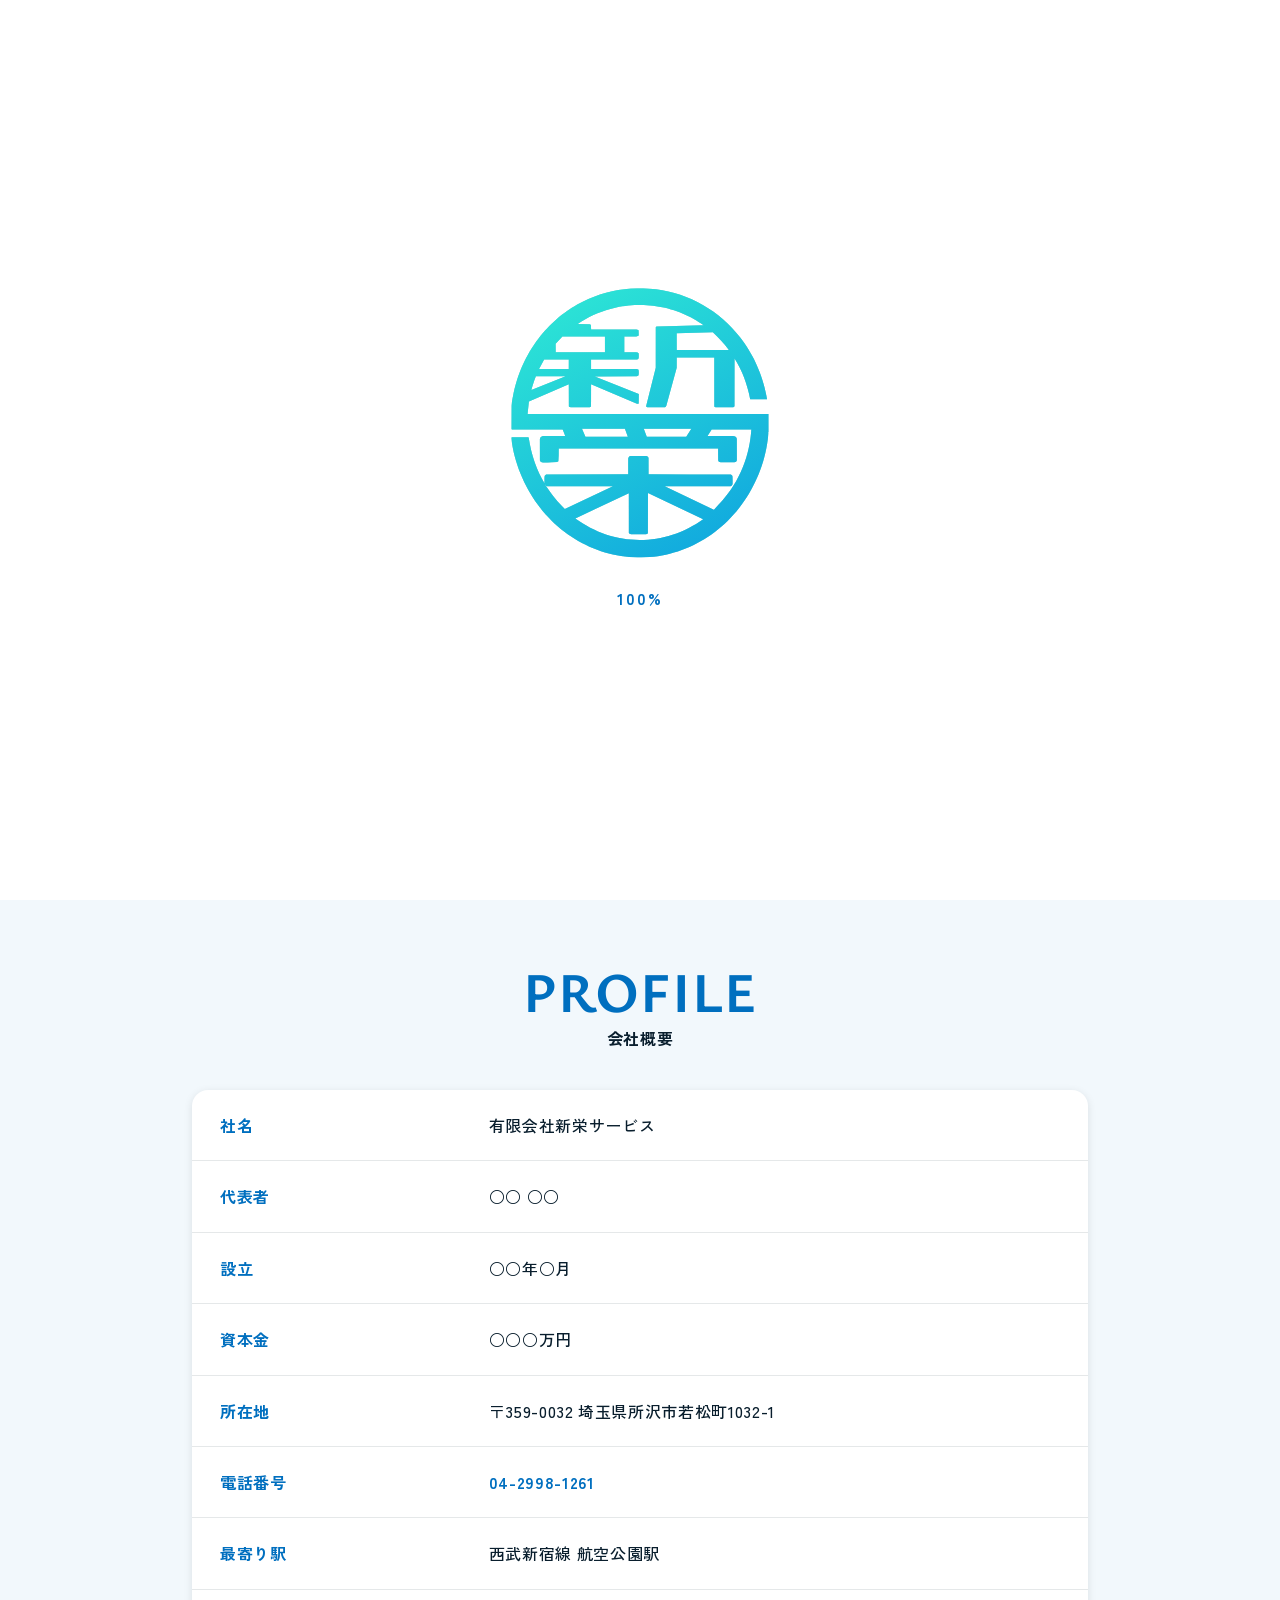
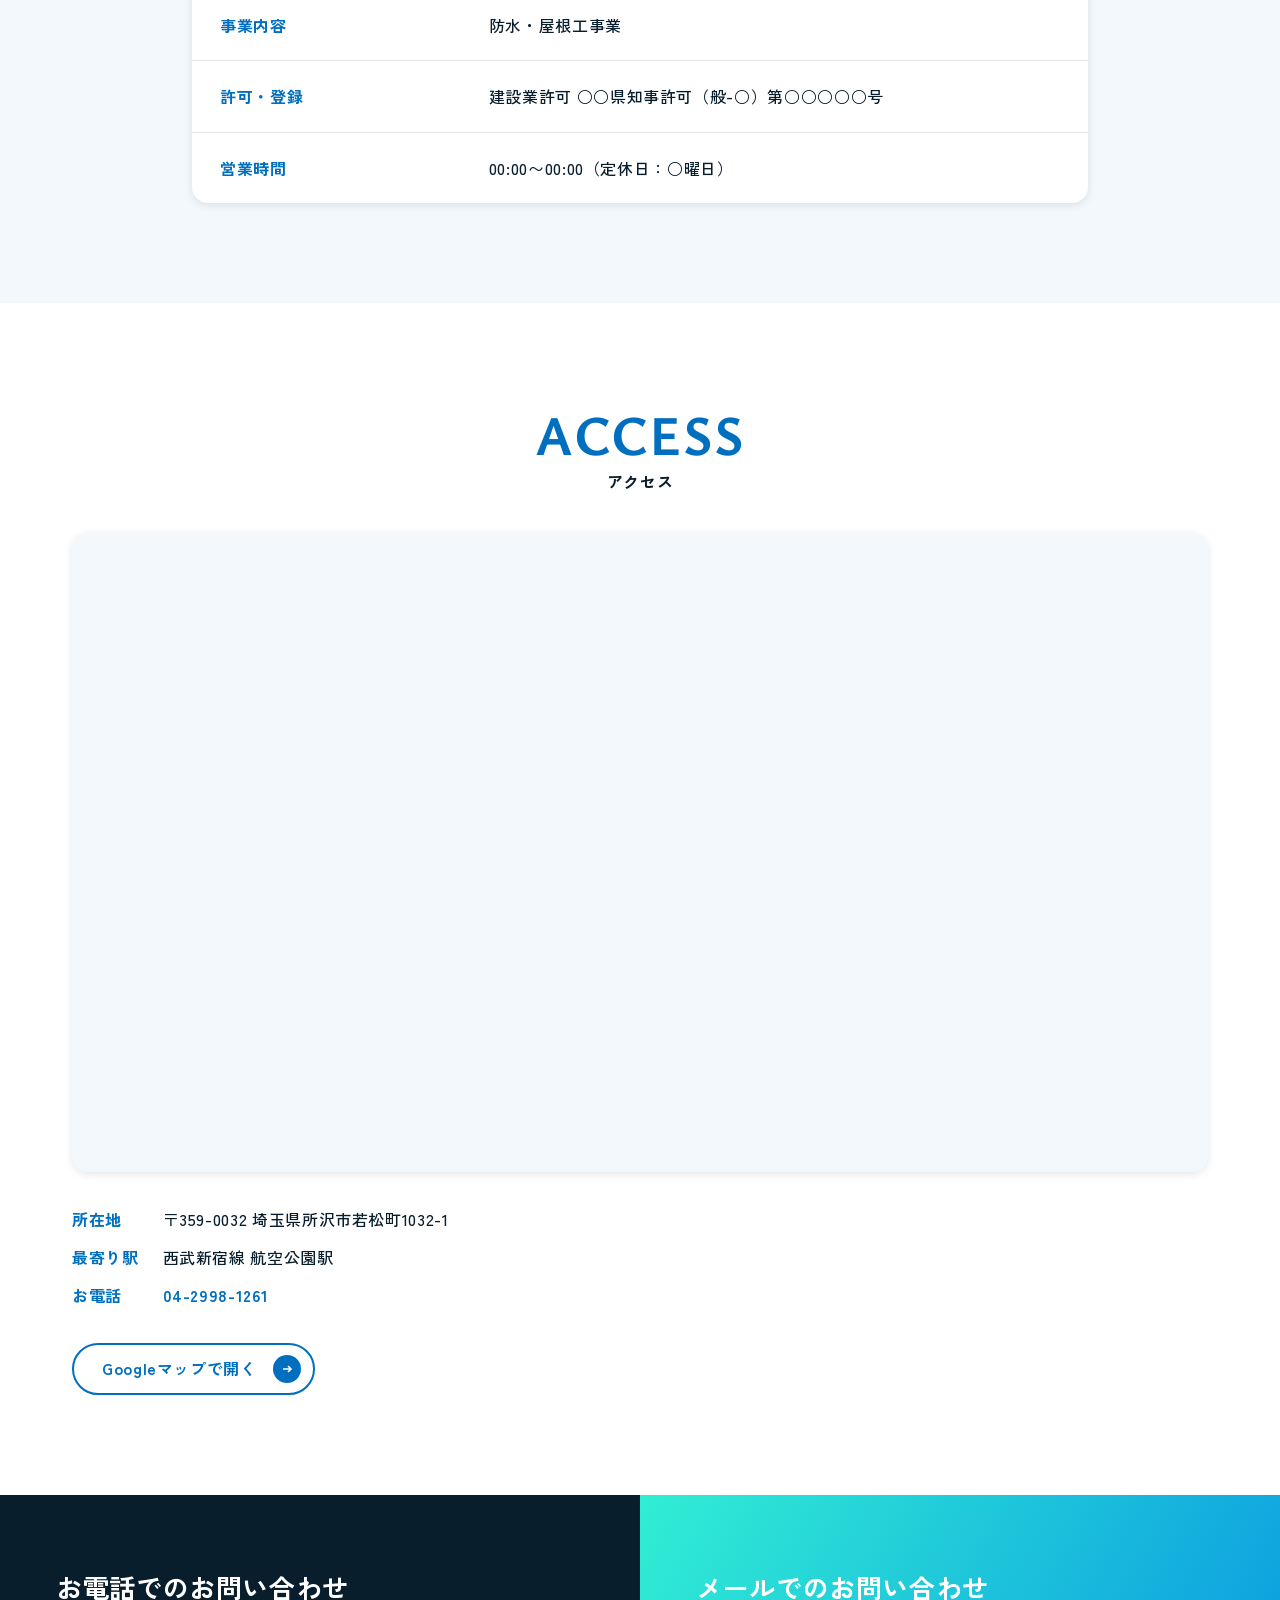
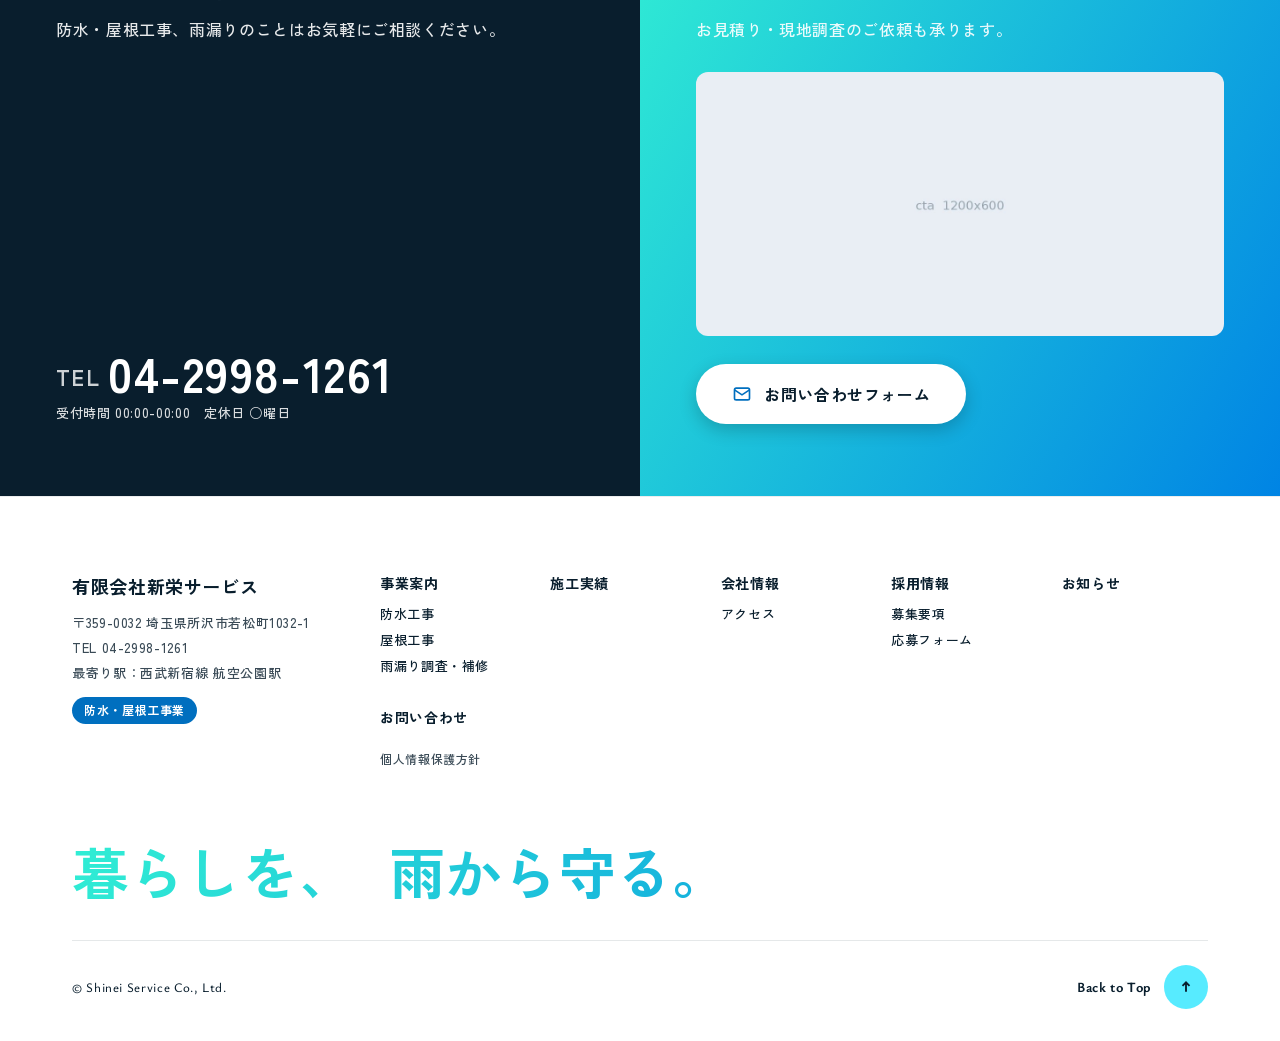
==== company.html @ 8da614bf "Add files via upload" ====
<!doctype html>
<html lang="ja">
<head>
<meta charset="UTF-8">
<meta name="viewport" content="width=device-width, initial-scale=1.0">
<title>会社情報｜埼玉県所沢市の防水・屋根工事｜有限会社新栄サービス</title>
<meta name="description" content="有限会社新栄サービスの会社概要とアクセス。〒359-0032 埼玉県所沢市若松町1032-1（最寄り駅：航空公園駅）。">
<meta property="og:locale" content="ja_JP">
<meta property="og:site_name" content="有限会社新栄サービス">
<meta property="og:type" content="article">
<meta property="og:title" content="会社情報｜埼玉県所沢市の防水・屋根工事｜有限会社新栄サービス">
<meta property="og:description" content="有限会社新栄サービスの会社概要とアクセス。〒359-0032 埼玉県所沢市若松町1032-1（最寄り駅：航空公園駅）。">
<!-- 公開時：og:image を絶対URLに -->
<meta property="og:image" content="assets/img/common/ogp.jpg">
<meta name="twitter:card" content="summary_large_image">
<!-- ▼ 計測タグ（Google アナリティクス / タグマネージャー）は公開時にここへ追加 -->
<link rel="preconnect" href="https://fonts.googleapis.com">
<link rel="preconnect" href="https://fonts.gstatic.com" crossorigin>
<link href="https://fonts.googleapis.com/css2?family=Ysabeau:wght@700&family=Zen+Kaku+Gothic+New:wght@500;700&display=swap" rel="stylesheet">
<link rel="stylesheet" href="assets/css/style.css">
</head>

<body class="page-company">

<div class="c-loading" id="loading" aria-hidden="true">
  <div class="c-loading__center">
    <svg class="c-loading__emblem" viewBox="0 0 3956 4135" focusable="false">
      <defs>
        <clipPath id="loadingClip"><path fill-rule="evenodd" clip-rule="evenodd" d="M524.3,2984.4 502.8,2948.4 481.4,2910.1 442.8,2833.5 424.7,2793.6 406.9,2751.2 375.4,2667.0 347.4,2579.3 322.5,2486.3 301.4,2390.2 284.1,2291.4 272.6,2286.5 147.8,2286.3 23.3,2288.1 20.0,2298.8 20.0,2303.6 27.3,2359.0 40.0,2435.8 56.2,2513.9 72.4,2579.8 90.8,2645.1 111.3,2709.9 134.5,2776.0 159.2,2839.6 186.7,2904.3 215.3,2966.5 246.7,3029.7 277.1,3086.5 310.2,3143.8 345.1,3200.1 381.7,3255.1 418.8,3307.2 458.7,3359.7 500.2,3410.9 543.2,3460.7 587.8,3509.1 633.9,3556.1 680.4,3600.8 728.8,3644.2 776.8,3684.6 827.6,3724.5 877.9,3761.5 930.9,3797.9 983.2,3831.4 1038.2,3864.1 1094.1,3894.9 1150.9,3923.8 1208.6,3950.8 1267.1,3975.8 1326.4,3998.9 1384.5,4019.3 1445.1,4038.4 1504.4,4054.9 1566.2,4069.9 1626.5,4082.5 1689.3,4093.3 1750.5,4101.8 1814.0,4108.5 1875.9,4112.9 1938.0,4115.2 2000.4,4115.4 2062.9,4113.5 2125.6,4109.5 2188.0,4103.4 2249.9,4095.2 2311.3,4085.0 2372.0,4072.8 2432.2,4058.6 2493.6,4041.8 2552.5,4023.7 2612.4,4003.0 2671.6,3980.3 2729.9,3955.6 2787.3,3929.1 2843.9,3900.6 2899.4,3870.3 2954.0,3838.2 3007.5,3804.2 3060.0,3768.6 3111.3,3731.1 3163.0,3690.8 3213.5,3648.6 3262.7,3604.8 3310.5,3559.2 3356.9,3511.9 3401.8,3463.1 3444.0,3414.2 3486.0,3362.2 3525.2,3310.3 3562.9,3257.1 3599.1,3202.4 3635.0,3144.2 3668.9,3085.3 3701.0,3025.4 3731.2,2964.6 3759.4,2903.0 3785.8,2840.4 3810.1,2777.1 3831.9,2714.9 3852.3,2650.1 3870.1,2586.6 3885.9,2522.6 3899.8,2458.0 3912.6,2386.9 3922.7,2317.3 3932.1,2229.1 3931.3,2211.6 3932.7,2208.2 3935.9,2205.5 3935.9,1933.5 267.3,1934.1 287.8,1741.6 894.5,1480.1 895.4,1814.4 896.1,1817.8 898.2,1820.8 903.2,1824.5 909.5,1827.3 925.3,1830.7 1201.3,1830.7 1213.0,1828.9 1221.2,1825.9 1228.1,1821.3 1231.5,1816.7 1232.8,1811.1 1233.5,1478.3 1922.8,1772.3 1934.9,1776.3 1942.9,1777.1 1950.7,1775.6 1958.0,1770.9 1959.9,1628.0 1289.8,1360.2 1928.5,1357.9 1939.3,1355.1 1947.3,1351.3 1953.4,1346.4 1956.4,1340.4 1959.2,1313.8 1958.7,1285.3 1956.1,1263.2 1954.5,1260.3 1950.5,1256.5 1938.7,1251.1 1926.3,1249.2 1233.3,1248.9 1233.3,1103.4 1919.5,1103.2 1932.8,1101.6 1943.8,1098.3 1952.3,1092.9 1955.9,1087.0 1958.1,1075.0 1959.1,1063.0 1958.3,1010.6 1951.3,1003.5 1942.9,998.5 1933.5,995.3 1921.3,993.7 1739.3,991.9 1739.2,753.0 1920.4,752.7 1932.8,751.2 1944.3,747.3 1952.6,742.0 1958.2,736.3 1956.5,663.6 1955.1,659.2 1949.7,654.4 1937.3,649.6 1922.2,647.6 1234.0,647.5 1231.6,581.9 1228.1,575.3 1219.5,569.7 1211.2,567.2 1203.4,566.3 1029.4,563.9 1086.9,526.0 1145.6,490.8 1205.6,458.1 1268.4,427.3 1330.5,400.0 1395.4,374.7 1459.4,352.7 1526.2,332.9 1570.5,321.5 1615.2,311.2 1660.1,302.2 1707.3,294.0 1752.8,287.5 1800.6,282.0 1848.5,277.8 1894.7,275.0 1941.0,273.5 1989.3,273.2 2035.4,274.3 2083.4,276.6 2131.3,280.3 2177.0,285.2 2224.4,291.5 2269.7,298.8 2316.6,307.8 2361.4,317.6 2405.8,328.7 2449.9,341.0 2495.6,355.1 2538.9,369.8 2581.9,385.8 2624.5,403.0 2666.6,421.4 2708.3,441.0 2749.5,461.8 2790.2,483.8 2830.3,507.0 2869.8,531.4 2908.8,557.0 2945.5,582.7 2247.4,599.2 2238.6,600.2 2230.9,602.6 2224.1,606.7 2217.9,612.7 2217.6,1229.5 2071.7,1811.5 2071.9,1817.1 2075.0,1821.7 2082.1,1826.4 2090.7,1829.4 2101.7,1831.0 2347.9,1830.7 2357.1,1829.3 2364.3,1826.4 2369.9,1821.9 2374.2,1816.0 2378.3,1806.9 2381.6,1796.0 2536.6,1228.8 2536.9,1072.2 3108.1,1072.2 3108.6,1815.4 3110.5,1820.5 3117.3,1825.5 3129.0,1829.1 3140.5,1830.6 3388.8,1830.3 3396.2,1829.3 3404.2,1826.2 3411.1,1821.2 3414.6,1816.3 3415.9,1810.5 3416.5,1086.6 3457.6,1155.7 3495.9,1228.2 3530.5,1302.3 3561.4,1377.9 3589.5,1456.7 3614.6,1538.9 3636.1,1622.4 3654.6,1709.0 3911.2,1708.9 3900.5,1651.1 3888.0,1592.0 3874.0,1533.5 3858.4,1475.7 3841.3,1418.4 3822.6,1361.7 3802.3,1305.5 3780.6,1249.8 3756.4,1192.7 3730.6,1136.2 3709.4,1093.4 3683.9,1045.5 3655.3,994.9 3624.4,943.6 3593.4,895.2 3560.0,846.3 3503.2,769.6 3442.1,694.7 3377.8,623.3 3310.6,555.5 3240.5,491.4 3167.6,430.9 3092.1,374.3 3014.0,321.6 2933.6,272.9 2851.0,228.2 2766.2,187.6 2679.4,151.2 2590.7,119.0 2500.2,91.2 2408.1,67.9 2316.4,49.4 2221.4,35.0 2127.2,25.4 2078.6,22.3 2029.7,20.3 1933.3,20.0 1837.0,24.3 1743.0,33.0 1648.0,46.6 1553.9,64.9 1461.0,87.7 1369.4,115.1 1279.4,147.0 1192.8,182.6 1106.3,223.2 1023.5,267.3 982.1,291.4 941.2,316.5 862.9,368.8 822.2,398.3 783.8,427.7 746.1,458.1 709.1,489.5 671.3,523.3 634.5,558.0 598.7,593.4 563.9,629.7 530.1,666.7 497.3,704.4 465.5,742.9 434.8,782.1 405.0,822.0 376.3,862.5 348.6,903.7 320.9,947.3 295.3,989.8 270.8,1032.8 247.3,1076.5 224.0,1122.5 202.7,1167.3 181.6,1214.5 162.5,1260.4 143.7,1308.6 126.7,1355.5 110.2,1404.7 95.4,1452.4 81.2,1502.6 68.2,1553.1 56.8,1602.1 37.0,1703.2 28.7,1755.3 21.6,1807.7 20.0,2158.6 25.7,2168.0 800.7,2167.9 802.4,2171.7 823.2,2220.7 839.8,2266.6 504.4,2268.7 489.1,2272.9 478.3,2277.4 469.6,2283.5 463.8,2290.2 458.3,2300.7 454.5,2314.5 455.0,2639.7 460.8,2651.8 469.1,2659.8 475.8,2663.3 483.3,2665.8 502.3,2668.7 570.5,2669.6 638.5,2668.4 716.2,2664.4 735.7,2650.9 740.7,2555.4 741.3,2459.0 1630.4,2455.7 2512.7,2456.2 3166.1,2459.2 3167.6,2638.0 3172.9,2650.5 3179.9,2658.8 3189.1,2664.1 3205.9,2668.5 3413.3,2668.0 3429.9,2663.0 3439.6,2657.4 3447.0,2649.0 3452.0,2636.3 3451.1,2309.8 3448.2,2300.8 3443.3,2291.6 3435.8,2283.3 3425.1,2276.5 3412.3,2271.9 3393.3,2267.7 3005.2,2266.6 3068.6,2167.4 3672.0,2167.5 3667.2,2228.0 3660.2,2290.1 3648.2,2369.5 3633.3,2446.1 3615.2,2521.9 3593.9,2596.7 3569.5,2670.4 3542.0,2743.1 3511.2,2814.7 3477.4,2885.0 3442.4,2950.6 3404.9,3014.3 3366.8,3073.1 3325.1,3131.6 3280.7,3188.9 3231.8,3247.4 3175.3,3310.9 3100.1,3392.0 3101.3,3388.8 2353.6,3032.6 3354.1,3030.7 3365.7,3026.6 3375.3,3019.4 3382.6,3009.7 3386.6,2999.0 3387.1,2943.8 3385.6,2885.4 3383.3,2877.6 3379.6,2870.1 3376.3,2865.4 3371.0,2860.4 3359.4,2854.4 3342.3,2851.4 2724.3,2851.7 2108.4,2848.3 2107.8,2602.9 2103.7,2591.1 2096.4,2581.9 2086.6,2575.6 2072.9,2571.6 1835.2,2571.5 1819.7,2576.4 1810.9,2582.3 1804.1,2592.5 1798.6,2610.3 1798.7,2850.1 1795.3,2851.1 562.8,2851.7 551.0,2854.5 540.6,2859.9 532.1,2868.1 527.4,2876.3 525.5,2892.3 524.2,2921.5ZM3327.2,954.4 3328.3,956.9 2536.9,957.1 2536.3,702.6 3085.9,690.0 3152.3,752.4 3213.9,816.4 3271.6,883.0ZM2098.0,3740.8 2099.4,3134.8 2939.3,3533.7 2889.1,3568.6 2831.5,3605.2 2774.5,3638.5 2714.5,3670.5 2653.1,3700.4 2592.1,3727.2 2533.8,3750.3 2473.0,3771.5 2413.6,3789.6 2351.7,3805.7 2289.3,3819.4 2226.6,3830.4 2163.5,3839.0 2100.1,3845.0 2036.5,3848.5 1970.8,3849.4 1907.0,3847.7 1841.2,3843.4 1775.4,3836.4 1711.7,3827.1 1646.2,3814.8 1579.3,3799.7 1519.2,3783.6 1458.1,3764.4 1397.9,3742.8 1338.7,3718.9 1278.6,3691.8 1219.6,3662.4 1161.8,3630.7 1103.4,3595.8 1044.7,3557.6 993.6,3521.4 1807.9,3137.4 1808.3,3738.4 1809.9,3742.5 1814.3,3749.3 1821.8,3755.4 1830.9,3759.4 1841.2,3762.0 2069.1,3761.9 2081.9,3758.6 2091.4,3753.6 2096.6,3747.2ZM2759.4,2157.7 2681.4,2276.8 2081.1,2277.2 2035.5,2158.0ZM1748.4,2157.6 1793.0,2277.0 1147.8,2277.0 1095.3,2158.0ZM531.3,3005.1 536.2,3010.9 539.4,3012.5 541.4,3020.4 546.3,3025.7 555.3,3029.5 570.0,3031.4 1566.1,3033.5 834.2,3376.3 796.7,3340.0 760.6,3302.4 724.5,3262.2 687.1,3217.8 653.4,3175.4 619.5,3130.6 584.3,3081.8 547.7,3029.0 533.8,3018.0ZM1444.5,752.7 1444.9,992.6 695.2,993.1 694.0,863.5 797.4,752.5ZM894.5,1102.9 894.2,1249.2 441.7,1248.9 519.8,1103.3ZM837.9,1359.9 838.1,1360.8 325.2,1568.5 336.2,1525.0 350.4,1478.4 367.7,1428.0 393.7,1357.9Z"/></clipPath>
        <linearGradient id="loadingGrad" x1="0" y1="0" x2="1" y2="1">
          <stop offset="0" stop-color="#31EED4"/><stop offset="1" stop-color="#0084E4"/>
        </linearGradient>
      </defs>
      <g clip-path="url(#loadingClip)">
        <rect width="3956" height="4135" fill="#DCE7EF"/>
        <g id="loadingLevel" transform="translate(0 4175)">
          <path class="c-loading__wave -back" d="M0,105 L82,92 L165,74 L247,50 L330,23 L412,-6 L494,-34 L577,-60 L659,-82 L742,-98 L824,-108 L907,-110 L989,-105 L1071,-92 L1154,-74 L1236,-50 L1319,-23 L1401,6 L1484,34 L1566,60 L1648,82 L1731,98 L1813,108 L1896,110 L1978,105 L2060,92 L2143,74 L2225,50 L2308,23 L2390,-6 L2472,-34 L2555,-60 L2637,-82 L2720,-98 L2802,-108 L2885,-110 L2967,-105 L3049,-92 L3132,-74 L3214,-50 L3297,-23 L3379,6 L3462,34 L3544,60 L3626,82 L3709,98 L3791,108 L3874,110 L3956,105 L4038,92 L4121,74 L4203,50 L4286,23 L4368,-6 L4450,-34 L4533,-60 L4615,-82 L4698,-98 L4780,-108 L4863,-110 L4945,-105 L5027,-92 L5110,-74 L5192,-50 L5275,-23 L5357,6 L5440,34 L5522,60 L5604,82 L5687,98 L5769,108 L5852,110 L5934,105 L6016,92 L6099,74 L6181,50 L6264,23 L6346,-6 L6428,-34 L6511,-60 L6593,-82 L6676,-98 L6758,-108 L6841,-110 L6923,-105 L7005,-92 L7088,-74 L7170,-50 L7253,-23 L7335,6 L7418,34 L7500,60 L7582,82 L7665,98 L7747,108 L7830,110 L7912,105 V4535 H0 Z" fill="#0FBFB0" opacity=".45"/>
          <path class="c-loading__wave -front" d="M0,0 L82,31 L165,60 L247,85 L330,104 L412,116 L494,120 L577,116 L659,104 L742,85 L824,60 L907,31 L989,0 L1071,-31 L1154,-60 L1236,-85 L1319,-104 L1401,-116 L1484,-120 L1566,-116 L1648,-104 L1731,-85 L1813,-60 L1896,-31 L1978,-0 L2060,31 L2143,60 L2225,85 L2308,104 L2390,116 L2472,120 L2555,116 L2637,104 L2720,85 L2802,60 L2885,31 L2967,0 L3049,-31 L3132,-60 L3214,-85 L3297,-104 L3379,-116 L3462,-120 L3544,-116 L3626,-104 L3709,-85 L3791,-60 L3874,-31 L3956,-0 L4038,31 L4121,60 L4203,85 L4286,104 L4368,116 L4450,120 L4533,116 L4615,104 L4698,85 L4780,60 L4863,31 L4945,0 L5027,-31 L5110,-60 L5192,-85 L5275,-104 L5357,-116 L5440,-120 L5522,-116 L5604,-104 L5687,-85 L5769,-60 L5852,-31 L5934,-0 L6016,31 L6099,60 L6181,85 L6264,104 L6346,116 L6428,120 L6511,116 L6593,104 L6676,85 L6758,60 L6841,31 L6923,0 L7005,-31 L7088,-60 L7170,-85 L7253,-104 L7335,-116 L7418,-120 L7500,-116 L7582,-104 L7665,-85 L7747,-60 L7830,-31 L7912,-0 V4535 H0 Z" fill="url(#loadingGrad)"/>
        </g>
      </g>
    </svg>
    <p class="c-loading__num"><span id="loadingNum">0</span>%</p>
  </div>
  <div class="c-loading__flood"></div>
</div>
<script>try{if(sessionStorage.getItem('shinei-loaded')){document.getElementById('loading').className+=' is-done';}}catch(e){}</script>

<header class="l-header" id="header">
  <div class="l-header__inner">
    <div class="l-header__logo"><a href="index.html"><img src="assets/img/common/logo.svg" alt="" width="81" height="84"><span class="l-header__name"><small>有限会社</small>新栄サービス</span></a></div>
    <nav class="c-gmenu" aria-label="グローバルメニュー">
      <ul class="c-gmenu__list">
        <li class=""><a href="index.html">ホーム</a></li>
        <li class="-mega">
          <button class="c-gmenu__trigger" type="button" aria-expanded="false">事業案内</button>
          <div class="c-mega"><div class="c-mega__inner">
            <a class="c-mega__top" href="service.html">事業案内トップ</a>
            <ul class="c-mega__links"><li><a href="waterproofing.html">防水工事</a></li><li><a href="roofing.html">屋根工事</a></li><li><a href="repair.html">雨漏り調査・補修</a></li></ul>
          </div></div>
        </li>
        <li class=""><a href="works.html">施工実績</a></li>
        <li class="-mega -here">
          <button class="c-gmenu__trigger" type="button" aria-expanded="false">会社情報</button>
          <div class="c-mega"><div class="c-mega__inner">
            <a class="c-mega__top" href="company.html">会社概要</a>
            <ul class="c-mega__links"><li><a href="company.html#access">アクセス</a></li></ul>
          </div></div>
        </li>
        <li class="-mega">
          <button class="c-gmenu__trigger" type="button" aria-expanded="false">採用情報</button>
          <div class="c-mega"><div class="c-mega__inner">
            <a class="c-mega__top" href="recruit.html">採用情報トップ</a>
            <ul class="c-mega__links"><li><a href="recruit.html#requirements">募集要項</a></li><li><a href="contact.html?type=recruit">応募フォーム</a></li></ul>
          </div></div>
        </li>
        <li class=""><a href="news.html">お知らせ</a></li>
      </ul>
    </nav>
    <div class="l-header__btns">
      <a href="tel:0429981261" class="c-header-tel">04-2998-1261</a>
      <a href="contact.html" class="c-btn-contact">お問い合わせ</a>
    </div>
    <button class="c-hamburger" id="hamburger" type="button" aria-label="メニューを開く" aria-expanded="false" aria-controls="spnav">
      <span></span><span></span><span></span>
    </button>
  </div>
</header>

<div class="c-spnav" id="spnav" aria-hidden="true">
  <div class="c-spnav__inner">
    <ul class="c-spnav__list">
      <li><a href="index.html">ホーム</a></li>
      <li class="-acc">
        <button type="button" class="c-spnav__toggle" aria-expanded="false">事業案内</button>
        <ul><li><a href="service.html">事業案内トップ</a></li><li><a href="waterproofing.html">防水工事</a></li><li><a href="roofing.html">屋根工事</a></li><li><a href="repair.html">雨漏り調査・補修</a></li></ul>
      </li>
      <li><a href="works.html">施工実績</a></li>
      <li class="-acc">
        <button type="button" class="c-spnav__toggle" aria-expanded="false">会社情報</button>
        <ul><li><a href="company.html">会社概要</a></li><li><a href="company.html#access">アクセス</a></li></ul>
      </li>
      <li class="-acc">
        <button type="button" class="c-spnav__toggle" aria-expanded="false">採用情報</button>
        <ul><li><a href="recruit.html">採用情報トップ</a></li><li><a href="recruit.html#requirements">募集要項</a></li><li><a href="contact.html?type=recruit">応募フォーム</a></li></ul>
      </li>
      <li><a href="news.html">お知らせ</a></li>
      <li><a href="contact.html">お問い合わせ</a></li>
      <li><a href="tel:0429981261">お電話：04-2998-1261</a></li>
      <li class="-small"><a href="privacy.html">個人情報保護方針</a></li>
    </ul>
  </div>
</div>

<nav class="c-breadcrumb" aria-label="パンくずリスト"><ol><li><a href="index.html">ホーム</a></li><li aria-current="page">会社情報</li></ol></nav>

<section class="c-pagetitle">
  <h1><span class="-en">Company</span><span class="-jp">会社情報</span></h1>
  <span class="c-pagetitle__deco" aria-hidden="true"></span>
</section>

<main class="l-main">

<section class="l-sec -top0">
  <div class="l-container p-message">
    <div class="p-message__text">
      <h2 class="c-sec-title"><span class="-en">MESSAGE</span><span class="-jp">代表あいさつ</span></h2>
      <p class="-draft">（代表者のごあいさつを入れてください）私たちは所沢の地で、防水工事・屋根工事を通じて地域の建物を守ってまいりました。これからも一つひとつの現場に誠実に向き合い、安心して長く暮らせる建物づくりに貢献してまいります。</p>
      <p class="p-message__sign -draft">代表取締役　○○ ○○</p>
    </div>
    <!-- 画像差し替え：assets/img/company/company.jpg -->
    <figure class="p-message__img"><img src="assets/img/company/company.jpg" alt="有限会社新栄サービス" class="c-img"></figure>
  </div>
</section>

<section class="l-sec -pale">
  <div class="l-container -narrow">
    <h2 class="c-sec-title -center"><span class="-en">PROFILE</span><span class="-jp">会社概要</span></h2>
    <table class="c-table"><tbody>
        <tr><th scope="row">社名</th><td>有限会社新栄サービス</td></tr>
        <tr class="-draft"><th scope="row">代表者</th><td>○○ ○○</td></tr>
        <tr class="-draft"><th scope="row">設立</th><td>○○年○月</td></tr>
        <tr class="-draft"><th scope="row">資本金</th><td>○○○万円</td></tr>
        <tr><th scope="row">所在地</th><td>〒359-0032 埼玉県所沢市若松町1032-1</td></tr>
        <tr><th scope="row">電話番号</th><td><a href="tel:0429981261">04-2998-1261</a></td></tr>
        <tr><th scope="row">最寄り駅</th><td>西武新宿線 航空公園駅</td></tr>
        <tr><th scope="row">事業内容</th><td>防水・屋根工事業</td></tr>
        <tr class="-draft"><th scope="row">許可・登録</th><td>建設業許可 ○○県知事許可（般-○）第○○○○○号</td></tr>
        <tr class="-draft"><th scope="row">営業時間</th><td>00:00〜00:00（定休日：○曜日）</td></tr>
      </tbody></table>
  </div>
</section>

<section class="l-sec" id="access">
  <div class="l-container">
    <h2 class="c-sec-title -center"><span class="-en">ACCESS</span><span class="-jp">アクセス</span></h2>
    <div class="p-access">
      <div class="c-map -tall">
        <iframe src="https://www.google.com/maps?q=埼玉県所沢市若松町1032-1&amp;output=embed" title="有限会社新栄サービスの地図" loading="lazy" referrerpolicy="no-referrer-when-downgrade"></iframe>
      </div>
      <dl class="p-access__info">
        <dt>所在地</dt><dd>〒359-0032 埼玉県所沢市若松町1032-1</dd>
        <dt>最寄り駅</dt><dd>西武新宿線 航空公園駅</dd>
        <dt>お電話</dt><dd><a href="tel:0429981261">04-2998-1261</a></dd>
      </dl>
      <a href="https://www.google.com/maps/search/?api=1&amp;query=埼玉県所沢市若松町1032-1" class="c-btn" target="_blank" rel="noopener"><span>Googleマップで開く</span></a>
    </div>
  </div>
</section>

</main>

<section class="c-cta">
  <div class="c-cta__box -main">
    <div class="c-cta__head">
      <h2>お電話でのお問い合わせ</h2>
      <p>防水・屋根工事、雨漏りのことはお気軽にご相談ください。</p>
    </div>
    <div class="c-cta__actions">
      <div class="c-cta__tel">
        <a href="tel:0429981261">04-2998-1261</a>
        <p class="-draft">受付時間 00:00-00:00　定休日 ○曜日</p>
      </div>
    </div>
  </div>
  <div class="c-cta__box -sub">
    <div class="c-cta__head">
      <h2>メールでのお問い合わせ</h2>
      <p>お見積り・現地調査のご依頼も承ります。</p>
    </div>
    <!-- 画像差し替え：assets/img/common/cta.jpg -->
    <figure class="c-cta__img"><img src="assets/img/common/cta.jpg" alt="施工の様子" class="c-img"></figure>
    <div class="c-cta__actions">
      <a href="contact.html" class="c-cta__form">お問い合わせフォーム</a>
    </div>
  </div>
</section>

<footer class="l-footer">
  <div class="l-footer__inner">
    <div class="l-footer__top">
      <div class="l-footer__title">
        有限会社新栄サービス
        <address>
          〒359-0032 埼玉県所沢市若松町1032-1<br>
          TEL <a href="tel:0429981261">04-2998-1261</a><br>
          最寄り駅：西武新宿線 航空公園駅
        </address>
        <p class="l-footer__biz">防水・屋根工事業</p>
      </div>
      <nav class="l-footer__nav" aria-label="フッターメニュー">
        <div><p class="-head"><a href="service.html">事業案内</a></p><ul><li><a href="waterproofing.html">防水工事</a></li><li><a href="roofing.html">屋根工事</a></li><li><a href="repair.html">雨漏り調査・補修</a></li></ul></div><div><p class="-head"><a href="works.html">施工実績</a></p></div><div><p class="-head"><a href="company.html">会社情報</a></p><ul><li><a href="company.html#access">アクセス</a></li></ul></div><div><p class="-head"><a href="recruit.html">採用情報</a></p><ul><li><a href="recruit.html#requirements">募集要項</a></li><li><a href="contact.html?type=recruit">応募フォーム</a></li></ul></div><div><p class="-head"><a href="news.html">お知らせ</a></p></div><div><p class="-head"><a href="contact.html">お問い合わせ</a></p><p class="-small"><a href="privacy.html">個人情報保護方針</a></p></div>
      </nav>
    </div>
    <div class="l-footer__copy">
      <p class="-draft"><span>暮らしを、</span><span>雨から守る。</span></p>
    </div>
    <div class="l-footer__bottom">
      <small>&copy; Shinei Service Co., Ltd.</small>
      <a class="c-pagetop" href="#" aria-label="ページトップへ戻る"><span>Back to Top</span></a>
    </div>
  </div>
</footer>

<script src="assets/js/main.js"></script>
</body>
</html>
---- assets/css/style.css ----
@charset "UTF-8";
/* =========================================================
   カラー / フォント設定（ここを変えれば全体に反映されます）
   ========================================================= */
:root {
  --c-white: #FFFFFF;      /* 背景・反転文字 */
  --c-navy: #091E2D;       /* 本文テキスト・濃色背景 */
  --c-blue: #006FBF;       /* メイン：ボタン・リンク・ボーダー・矢印 */
  --c-teal: #0FBFB0;       /* サブボタン（green） */
  --c-purple: #8D59B1;     /* サブボタン（purple） */
  --c-aqua: #57EBFF;       /* ダウン矢印の背景 */
  --c-grad-from: #31EED4;  /* グラデーション：ミント */
  --c-grad-to: #0084E4;    /* グラデーション：青 */
  --c-gray: #A1A1A1;       /* グレーボタン */
  --c-line: #C5C5C5;       /* 外部リンクアイコン枠 */
  --c-pale: #F2F8FC;       /* 青を薄くした補助背景 */

  --shadow-s: 0 2px 8px rgba(0, 0, 0, .1);
  --shadow-m: 0 8px 24px rgba(0, 0, 0, .12);

  --grad: linear-gradient(120deg, var(--c-grad-from), var(--c-grad-to));

  --ff-jp: "Zen Kaku Gothic New", "Hiragino Kaku Gothic ProN", "Yu Gothic", sans-serif;
  --ff-en: "Ysabeau", var(--ff-jp);
  --ff-num: var(--ff-jp); /* 数字はゴシック体で統一 */

  --header-h: 104px;
  --radius: 16px;
}
@media (max-width: 1240px) { :root { --header-h: 76px; } }

/* =========================================================
   Base
   ========================================================= */
*, *::before, *::after { box-sizing: border-box; }
html { scroll-behavior: smooth; scroll-padding-top: calc(var(--header-h) + 24px); -webkit-text-size-adjust: 100%; }
body {
  margin: 0;
  font-family: var(--ff-jp);
  font-weight: 500;
  font-size: 16px;
  line-height: 1.9;
  letter-spacing: .04em;
  color: var(--c-navy);
  background: var(--c-white);
  padding-top: var(--header-h);
  overflow-x: hidden;
}
body.is-locked { overflow: hidden; }
h1, h2, h3 { font-weight: 700; line-height: 1.5; margin: 0; }
p, ul, ol, dl, dd, figure { margin: 0; padding: 0; }
ul, ol { list-style: none; }
a { color: inherit; text-decoration: none; transition: color .2s, background-color .2s, opacity .2s, border-color .2s; }
img { max-width: 100%; height: auto; vertical-align: middle; }
button { font: inherit; color: inherit; background: none; border: 0; padding: 0; cursor: pointer; }
:focus-visible { outline: 3px solid var(--c-aqua); outline-offset: 2px; }

/* 差し替え画像：どのサイズの画像を入れても枠に収まる */
.c-img { display: block; width: 100%; height: 100%; object-fit: cover; }

/* 外部リンクアイコン */
.-ext::after {
  content: ""; display: inline-block; width: .8em; height: .8em; margin-left: .4em; vertical-align: -.05em;
  border: 1.5px solid var(--c-line); border-radius: 2px;
  background: linear-gradient(45deg, transparent 45%, var(--c-blue) 45%, var(--c-blue) 58%, transparent 58%) no-repeat right top / 70% 70%;
}

/* =========================================================
   Loading
   ========================================================= */
.c-loading {
  position: fixed; inset: 0; z-index: 1000; overflow: hidden;
  background: var(--c-white); display: grid; place-items: center;
}
.c-loading.is-done { display: none; }
.c-loading__center { display: flex; flex-direction: column; align-items: center; gap: 24px; transition: opacity .3s; }
.c-loading__emblem { width: clamp(180px, 22vw, 260px); height: auto; overflow: visible; }
.c-loading__wave { animation: loadingWave 2.4s linear infinite; }
.c-loading__wave.-back { animation-duration: 3.6s; animation-direction: reverse; }
@keyframes loadingWave { from { transform: translateX(0); } to { transform: translateX(-3956px); } }
.c-loading__num { font-family: var(--ff-num); font-weight: 700; font-size: 16px; letter-spacing: .14em; color: var(--c-blue); font-variant-numeric: tabular-nums; }

/* 退場：画面を水の帯が下から上へ通り抜ける */
.c-loading__flood {
  --wave: url("data:image/svg+xml,%3Csvg xmlns='http://www.w3.org/2000/svg' width='600' height='60'%3E%3Cpath d='M0 30 Q150 0 300 30 T600 30 V60 H0Z'/%3E%3C/svg%3E");
  --wave-b: url("data:image/svg+xml,%3Csvg xmlns='http://www.w3.org/2000/svg' width='600' height='60'%3E%3Cpath d='M0 30 Q150 60 300 30 T600 30 V0 H0Z'/%3E%3C/svg%3E");
  position: absolute; left: 0; top: 0; width: 100%; height: calc(100vh + 120px); height: calc(100lvh + 120px);
  background: var(--grad); transform: translateY(100vh); visibility: hidden;
  -webkit-mask-image: var(--wave), linear-gradient(#000, #000), var(--wave-b);
          mask-image: var(--wave), linear-gradient(#000, #000), var(--wave-b);
  -webkit-mask-size: 600px 60px, 100% calc(100% - 118px), 600px 60px;
          mask-size: 600px 60px, 100% calc(100% - 118px), 600px 60px;
  -webkit-mask-repeat: repeat-x, no-repeat, repeat-x;
          mask-repeat: repeat-x, no-repeat, repeat-x;
  -webkit-mask-position: 0 0, 0 59px, 300px 100%;
          mask-position: 0 0, 0 59px, 300px 100%;
}
.c-loading.is-leave .c-loading__flood { visibility: visible; animation: loadingFlood 1.5s cubic-bezier(.65, 0, .35, 1) forwards, loadingFlow 1.5s linear forwards; }
@keyframes loadingFlood { from { transform: translateY(100vh); } to { transform: translateY(calc(-100% - 2px)); } }
@keyframes loadingFlow {
  from { -webkit-mask-position: 0 0, 0 59px, 300px 100%; mask-position: 0 0, 0 59px, 300px 100%; }
  to   { -webkit-mask-position: -600px 0, 0 59px, 900px 100%; mask-position: -600px 0, 0 59px, 900px 100%; }
}
.c-loading.is-clear { background: transparent; }
.c-loading.is-clear .c-loading__center { opacity: 0; transition: none; }
@media (prefers-reduced-motion: reduce) { .c-loading { display: none; } }

/* =========================================================
   Header
   ========================================================= */
.l-header {
  position: fixed; top: 0; left: 0; right: 0; z-index: 100; height: var(--header-h);
  background: rgba(255,255,255,.96); backdrop-filter: blur(8px);
  transition: box-shadow .3s;
}
.l-header.is-scrolled { box-shadow: var(--shadow-s); }
.l-header__inner { height: 100%; display: flex; align-items: center; gap: 24px; padding: 0 32px; max-width: 1600px; margin: 0 auto; }
.l-header__logo a { display: flex; align-items: center; gap: 16px; }
.l-header__logo img { height: 84px; width: auto; flex-shrink: 0; }
.l-header__name { display: flex; flex-direction: column; font-weight: 700; font-size: 28px; line-height: 1.2; letter-spacing: .06em; color: var(--c-navy, #091E2D); white-space: nowrap; }
.l-header__name small { font-size: 13px; font-weight: 500; letter-spacing: .12em; }

.c-gmenu { margin-left: auto; height: 100%; }
.c-gmenu__list { display: flex; height: 100%; align-items: stretch; }
.c-gmenu__list > li { display: flex; align-items: center; }
.c-gmenu__list > li > a,
.c-gmenu__trigger {
  position: relative; display: flex; align-items: center; height: 100%; padding: 0 16px;
  font-weight: 700; font-size: 15px;
}
.c-gmenu__list > li > a::after,
.c-gmenu__trigger::after {
  content: ""; position: absolute; left: 16px; right: 16px; bottom: 30px; height: 2px;
  background: var(--c-blue); transform: scaleX(0); transform-origin: left; transition: transform .25s;
}
.c-gmenu__list > li:hover > a::after,
.c-gmenu__list > li.-here > a::after,
.-mega.is-open .c-gmenu__trigger::after { transform: scaleX(1); }
.c-gmenu__list > li.-here > a, .c-gmenu__list > li > a:hover, .c-gmenu__trigger:hover { color: var(--c-blue); }
.c-gmenu__trigger { gap: 6px; }
.c-gmenu__trigger::before {
  content: ""; order: 2; width: 6px; height: 6px; border-right: 2px solid var(--c-blue); border-bottom: 2px solid var(--c-blue);
  transform: rotate(45deg) translateY(-2px); transition: transform .25s;
}
.-mega.is-open .c-gmenu__trigger::before { transform: rotate(-135deg) translateY(-2px); }

/* メガメニュー */
.c-mega {
  position: absolute; left: 0; right: 0; top: var(--header-h);
  background: var(--c-white); box-shadow: var(--shadow-m); border-top: 3px solid var(--c-blue);
  opacity: 0; visibility: hidden; transform: translateY(-8px); transition: opacity .25s, transform .25s, visibility .25s;
}
.-mega.is-open .c-mega { opacity: 1; visibility: visible; transform: none; }
.c-mega__inner { max-width: 1200px; margin: 0 auto; padding: 40px 32px 48px; display: flex; gap: 56px; }
.c-mega__top {
  flex: 0 0 220px; align-self: flex-start; display: flex; align-items: center; justify-content: space-between;
  font-weight: 700; font-size: 18px; padding-bottom: 12px; border-bottom: 2px solid var(--c-blue);
}
.c-mega__top::after { content: "→"; color: var(--c-blue); transition: transform .2s; }
.c-mega__top:hover::after { transform: translateX(4px); }
.c-mega__links { display: flex; flex-wrap: wrap; gap: 12px 40px; padding-top: 4px; }
.c-mega__links a, .c-mega__cols dd a { position: relative; padding-left: 16px; }
.c-mega__links a::before, .c-mega__cols dd a::before {
  content: ""; position: absolute; left: 0; top: 50%; margin-top: -3px; width: 6px; height: 6px; border-radius: 50%; background: var(--c-blue);
}
.c-mega__links a:hover, .c-mega__cols a:hover { color: var(--c-blue); }
.c-mega__cols { flex: 1; display: grid; grid-template-columns: repeat(auto-fit, minmax(200px, 260px)); gap: 32px; }
.c-mega__cols dt { font-weight: 700; color: var(--c-blue); margin-bottom: 8px; font-size: 14px; }
.c-mega__cols dd { font-size: 15px; line-height: 2.1; }

.l-header__btns { display: flex; align-items: center; gap: 12px; }
.c-btn-contact {
  display: inline-flex; align-items: center; height: 44px; padding: 0 24px; border-radius: 999px;
  background: var(--c-blue); color: var(--c-white); font-weight: 700; font-size: 14px; box-shadow: var(--shadow-s);
}
.c-btn-contact:hover { background: var(--c-navy); }
.c-sns { display: grid; place-items: center; width: 36px; height: 36px; border-radius: 50%; border: 1.5px solid var(--c-line); }
.c-sns svg { width: 16px; height: 16px; fill: var(--c-navy); transition: fill .2s; }
.c-sns:hover { border-color: var(--c-blue); }
.c-sns:hover svg { fill: var(--c-blue); }

/* ハンバーガー */
.c-hamburger { display: none; position: relative; width: 48px; height: 48px; border-radius: 50%; background: var(--c-blue); margin-left: auto; }
.c-hamburger span { position: absolute; left: 14px; right: 14px; height: 2px; background: var(--c-white); border-radius: 2px; transition: transform .3s, opacity .3s; }
.c-hamburger span:nth-child(1) { top: 17px; }
.c-hamburger span:nth-child(2) { top: 23px; }
.c-hamburger span:nth-child(3) { top: 29px; }
.c-hamburger.is-open span:nth-child(1) { transform: translateY(6px) rotate(45deg); }
.c-hamburger.is-open span:nth-child(2) { opacity: 0; }
.c-hamburger.is-open span:nth-child(3) { transform: translateY(-6px) rotate(-45deg); }

/* SPナビ */
.c-spnav {
  position: fixed; inset: var(--header-h) 0 0 0; z-index: 99; background: var(--c-white); overflow-y: auto;
  opacity: 0; visibility: hidden; transition: opacity .3s, visibility .3s;
}
.c-spnav.is-open { opacity: 1; visibility: visible; }
.c-spnav__inner { padding: 16px 24px 64px; }
.c-spnav__list > li { border-bottom: 1px solid rgba(9,30,45,.1); }
.c-spnav__list > li > a, .c-spnav__toggle {
  display: flex; justify-content: space-between; align-items: center; width: 100%; padding: 16px 4px; font-weight: 700; text-align: left;
}
.c-spnav__toggle::after { content: "+"; color: var(--c-blue); font-size: 22px; line-height: 1; transition: transform .25s; }
.c-spnav__toggle[aria-expanded="true"]::after { transform: rotate(45deg); }
.c-spnav__list .-acc > ul { display: none; padding: 0 4px 16px 12px; }
.c-spnav__list .-acc.is-open > ul { display: block; }
.c-spnav__list .-acc ul li { font-size: 15px; line-height: 2.2; }
.c-spnav__list .-acc ul li.-label { color: var(--c-blue); font-weight: 700; font-size: 13px; margin-top: 8px; }
.c-spnav__list .-small a { font-size: 13px; font-weight: 500; }

@media (max-width: 1240px) {
  .l-header__inner { padding: 0 16px; }
  .l-header__logo a { gap: 10px; }
  .l-header__logo img { height: 60px; }
  .l-header__name { font-size: 21px; }
  .l-header__name small { font-size: 11px; }
  .c-gmenu, .l-header__btns { display: none; }
  .c-hamburger { display: block; }
}

/* =========================================================
   Breadcrumb / Page title
   ========================================================= */
.c-breadcrumb { max-width: 1200px; margin: 0 auto; padding: 16px 32px 0; font-size: 13px; }
.c-breadcrumb ol { display: flex; flex-wrap: wrap; }
.c-breadcrumb li + li::before { content: ""; display: inline-block; width: 6px; height: 6px; margin: 0 12px 2px; border-top: 1.5px solid var(--c-blue); border-right: 1.5px solid var(--c-blue); transform: rotate(45deg); }
.c-breadcrumb a { color: var(--c-blue); }
.c-breadcrumb a:hover { text-decoration: underline; }

.c-pagetitle { position: relative; max-width: 1200px; margin: 0 auto; padding: 56px 32px 72px; overflow: hidden; }
.c-pagetitle h1 { position: relative; z-index: 1; display: flex; flex-direction: column; gap: 8px; }
.c-pagetitle .-en {
  font-family: var(--ff-en); font-weight: 700; font-size: clamp(44px, 7vw, 88px); line-height: 1.05; letter-spacing: .01em;
  background: var(--grad); -webkit-background-clip: text; background-clip: text; color: transparent;
}
.c-pagetitle .-jp { font-size: clamp(16px, 2vw, 20px); padding-left: 2px; }
.c-pagetitle__deco { position: absolute; right: 32px; top: 24px; width: 220px; height: 220px; pointer-events: none; }
.c-pagetitle__deco::before, .c-pagetitle__deco::after {
  content: ""; position: absolute; border-radius: 50%; border: 2px solid var(--c-aqua); opacity: .5;
}
.c-pagetitle__deco::before { inset: 0; }
.c-pagetitle__deco::after { width: 80px; height: 80px; right: -10px; bottom: 10px; background: rgba(87,235,255,.18); border: 0; }
@media (max-width: 768px) {
  .c-breadcrumb { padding: 12px 16px 0; }
  .c-pagetitle { padding: 32px 16px 40px; }
  .c-pagetitle__deco { width: 130px; height: 130px; right: -30px; top: 10px; }
}

/* =========================================================
   Layout
   ========================================================= */
.l-main { display: block; }
.l-container { max-width: 1200px; margin: 0 auto; padding: 0 32px; }
.l-container.-narrow { max-width: 960px; }
.l-sec { padding: 100px 0; }
.l-sec.-top0 { padding-top: 0; }
.l-sec.-pale { background: var(--c-pale); }
@media (max-width: 768px) {
  body { font-size: 15px; }
  .l-container { padding: 0 16px; }
  .l-sec { padding: 64px 0; }
}

/* 見出し */
.c-sec-title { display: flex; flex-direction: column; gap: 4px; margin-bottom: 40px; }
.c-sec-title.-center { align-items: center; text-align: center; }
.c-sec-title .-en { font-family: var(--ff-en); font-weight: 700; font-size: clamp(36px, 5vw, 56px); line-height: 1.1; color: var(--c-blue); letter-spacing: .02em; }
.c-sec-title .-en small { font-size: .55em; color: var(--c-teal); margin-right: .1em; }
.c-sec-title .-jp { font-size: 16px; }
.c-sec-head { display: flex; justify-content: space-between; align-items: flex-end; gap: 16px; flex-wrap: wrap; margin-bottom: 40px; }
.c-sec-head .c-sec-title { margin-bottom: 0; }

.c-lead { font-size: clamp(17px, 2vw, 21px); font-weight: 700; line-height: 2; margin-top: 40px; }
.c-lead.-center { text-align: center; }
.c-note { font-size: 13px; margin-top: 24px; opacity: .8; }
.c-wide-img { aspect-ratio: 12 / 5; border-radius: var(--radius); overflow: hidden; }
@media (max-width: 768px) { .c-wide-img { aspect-ratio: 3 / 2; } .c-lead.-center { text-align: left; } }

.c-list-dot > li { position: relative; padding-left: 20px; }
.c-list-dot > li + li { margin-top: 12px; }
.c-list-dot > li::before { content: ""; position: absolute; left: 2px; top: .8em; width: 7px; height: 7px; border-radius: 50%; background: var(--c-blue); }

/* ボタン */
.c-align-r { display: flex; justify-content: flex-end; margin-top: 24px; }
.c-align-l { display: flex; margin-top: 32px; }
.c-btn-row { display: flex; flex-wrap: wrap; justify-content: center; gap: 16px; margin-top: 48px; }
.c-btn {
  position: relative; display: inline-flex; align-items: center; justify-content: space-between; gap: 16px; min-height: 52px; padding: 0 12px 0 28px;
  border: 2px solid var(--c-blue); border-radius: 999px; background: var(--c-white); color: var(--c-blue); font-weight: 700;
}
.c-btn::after {
  content: ""; flex: none; width: 28px; height: 28px; border-radius: 50%; background: var(--c-blue)
    url("data:image/svg+xml,%3Csvg xmlns='http://www.w3.org/2000/svg' viewBox='0 0 12 12'%3E%3Cpath d='M2 6h8M7 3l3 3-3 3' fill='none' stroke='%23fff' stroke-width='1.6'/%3E%3C/svg%3E") center / 12px no-repeat;
  transition: transform .2s;
}
.c-btn:hover { background: var(--c-blue); color: var(--c-white); }
.c-btn:hover::after { background-color: var(--c-white); background-image: url("data:image/svg+xml,%3Csvg xmlns='http://www.w3.org/2000/svg' viewBox='0 0 12 12'%3E%3Cpath d='M2 6h8M7 3l3 3-3 3' fill='none' stroke='%23006FBF' stroke-width='1.6'/%3E%3C/svg%3E"); transform: translateX(3px); }
.c-btn.-fill { background: var(--c-blue); color: var(--c-white); }
.c-btn.-fill::after { background-color: var(--c-white); background-image: url("data:image/svg+xml,%3Csvg xmlns='http://www.w3.org/2000/svg' viewBox='0 0 12 12'%3E%3Cpath d='M2 6h8M7 3l3 3-3 3' fill='none' stroke='%23006FBF' stroke-width='1.6'/%3E%3C/svg%3E"); }
.c-btn.-fill:hover { background: var(--c-navy); border-color: var(--c-navy); }
.c-btn.-white { background: transparent; border-color: var(--c-white); color: var(--c-white); }
.c-btn.-white::after { background-color: var(--c-white); background-image: url("data:image/svg+xml,%3Csvg xmlns='http://www.w3.org/2000/svg' viewBox='0 0 12 12'%3E%3Cpath d='M2 6h8M7 3l3 3-3 3' fill='none' stroke='%23006FBF' stroke-width='1.6'/%3E%3C/svg%3E"); }
.c-btn.-white:hover { background: var(--c-white); color: var(--c-blue); }
.c-btn.-green { border-color: var(--c-teal); color: var(--c-teal); }
.c-btn.-green::after, .c-btn.-green:hover { background-color: var(--c-teal); }
.c-btn.-purple { border-color: var(--c-purple); color: var(--c-purple); }
.c-btn.-purple::after, .c-btn.-purple:hover { background-color: var(--c-purple); }
.c-btn.-gray { border-color: var(--c-gray); color: var(--c-gray); }
.c-btn.-gray::after, .c-btn.-gray:hover { background-color: var(--c-gray); }
.c-btn.-green:hover, .c-btn.-purple:hover, .c-btn.-gray:hover { color: var(--c-white); }

/* =========================================================
   Top：ヒーロー
   ========================================================= */
.p-hero { position: relative; min-height: min(86vh, 820px); display: flex; align-items: center; color: var(--c-white); overflow: hidden; }
.p-hero__img { position: absolute; inset: 0; }
.p-hero__img .c-img { object-position: center top; }
.p-hero__img::after { content: ""; position: absolute; inset: 0; background: linear-gradient(100deg, rgba(9,30,45,.78) 0%, rgba(0,111,191,.45) 55%, rgba(49,238,212,.15) 100%); }
.p-hero__inner { position: relative; z-index: 1; width: 100%; max-width: 1200px; margin: 0 auto; padding: 80px 32px 120px; }
.p-hero__sub { font-weight: 700; font-size: clamp(14px, 1.6vw, 18px); letter-spacing: .12em; }
.p-hero__catch { font-size: clamp(44px, 8vw, 96px); line-height: 1.25; margin: 12px 0 16px; letter-spacing: .06em; }
.p-hero__name { font-weight: 700; font-size: clamp(16px, 2vw, 20px); }
.p-hero__btns { display: flex; flex-wrap: wrap; gap: 16px; margin-top: 40px; }
.c-scroll {
  position: absolute; left: 50%; bottom: 24px; z-index: 1; transform: translateX(-50%);
  display: flex; flex-direction: column; align-items: center; gap: 8px; font-family: var(--ff-en); font-weight: 700; font-size: 13px; letter-spacing: .1em;
}
.c-scroll::after {
  content: ""; width: 44px; height: 44px; border-radius: 50%;
  background: var(--c-aqua) url("data:image/svg+xml,%3Csvg xmlns='http://www.w3.org/2000/svg' viewBox='0 0 12 12'%3E%3Cpath d='M6 2v8M3 7l3 3 3-3' fill='none' stroke='%23091E2D' stroke-width='1.6'/%3E%3C/svg%3E") center / 14px no-repeat;
  animation: scrolldown 1.8s ease-in-out infinite;
}
@keyframes scrolldown { 0%,100% { transform: translateY(0); } 50% { transform: translateY(6px); } }
@media (max-width: 768px) {
  .p-hero { min-height: 560px; }
  .p-hero__inner { padding: 56px 16px 120px; }
  .p-hero__btns .c-btn { width: 100%; }
}

/* メッセージ（画像＋テキスト） */
.p-message { display: grid; grid-template-columns: 1fr 1fr; gap: 64px; align-items: center; }
.p-message__lead { font-size: clamp(19px, 2.2vw, 24px); font-weight: 700; line-height: 1.8; margin-bottom: 20px; }
.p-message__img { aspect-ratio: 3 / 2; border-radius: var(--radius); overflow: hidden; box-shadow: var(--shadow-m); }
.p-message__sign { margin-top: 24px; text-align: right; font-weight: 700; }
@media (max-width: 960px) { .p-message { grid-template-columns: 1fr; gap: 40px; } }

/* サービスカード */
.c-svc-grid { display: grid; grid-template-columns: repeat(3, 1fr); gap: 32px; }
.c-svc-card { display: flex; flex-direction: column; height: 100%; background: var(--c-white); border-radius: var(--radius); overflow: hidden; box-shadow: var(--shadow-s); transition: box-shadow .25s, transform .25s; }
.c-svc-card:hover { box-shadow: var(--shadow-m); transform: translateY(-4px); }
.c-svc-card figure { aspect-ratio: 3 / 2; overflow: hidden; }
.c-svc-card figure img { transition: transform .5s; }
.c-svc-card:hover figure img { transform: scale(1.05); }
.c-svc-card__body { position: relative; flex: 1; padding: 24px 28px 64px; }
.c-svc-card__body .-en { font-family: var(--ff-en); font-weight: 700; color: var(--c-teal); font-size: 15px; }
.c-svc-card__body h3 { font-size: 22px; margin: 2px 0 12px; }
.c-svc-card__body p:last-of-type { font-size: 15px; }
.c-arrow { position: absolute; right: 24px; bottom: 20px; width: 36px; height: 36px; border-radius: 50%; background: var(--c-blue) url("data:image/svg+xml,%3Csvg xmlns='http://www.w3.org/2000/svg' viewBox='0 0 12 12'%3E%3Cpath d='M2 6h8M7 3l3 3-3 3' fill='none' stroke='%23fff' stroke-width='1.6'/%3E%3C/svg%3E") center / 14px no-repeat; transition: transform .2s; }
.c-svc-card:hover .c-arrow { transform: translateX(4px); }
@media (max-width: 960px) { .c-svc-grid { grid-template-columns: 1fr; max-width: 520px; margin: 0 auto; } }

/* 強み */
.c-points { display: grid; grid-template-columns: repeat(3, 1fr); gap: 32px; }
.c-points li { position: relative; padding: 40px 32px 32px; border: 2px solid var(--c-blue); border-radius: var(--radius); }
.c-points .-num { position: absolute; top: -26px; left: 24px; padding: 0 8px; background: var(--c-white); font-family: var(--ff-num); font-weight: 700; font-size: 44px; line-height: 1; color: var(--c-blue); }
.c-points h3 { font-size: 19px; margin-bottom: 12px; }
@media (max-width: 960px) { .c-points { grid-template-columns: 1fr; gap: 48px; } }

/* 施工実績カード */
.c-works-grid { display: grid; grid-template-columns: repeat(3, 1fr); gap: 32px; }
.c-works-card { background: var(--c-white); border-radius: var(--radius); overflow: hidden; box-shadow: var(--shadow-s); }
.c-works-card[hidden] { display: none; }
.c-works-card figure { aspect-ratio: 3 / 2; }
.c-works-card__body { padding: 20px 24px 24px; }
.c-works-card__tags { display: flex; flex-wrap: wrap; gap: 6px; margin-bottom: 8px; }
.c-works-card__tags span { font-size: 12px; font-weight: 700; padding: 2px 10px; border-radius: 999px; background: var(--c-pale); color: var(--c-navy); }
.c-works-card__tags .-waterproofing { background: var(--c-blue); color: var(--c-white); }
.c-works-card__tags .-roofing { background: var(--c-teal); color: var(--c-white); }
.c-works-card__tags .-repair { background: var(--c-purple); color: var(--c-white); }
.c-works-card h3 { font-size: 17px; }
.c-works-card__place { font-size: 13px; opacity: .7; margin-top: 4px; }
@media (max-width: 960px) { .c-works-grid { grid-template-columns: repeat(2, 1fr); gap: 20px; } }
@media (max-width: 600px) { .c-works-grid { grid-template-columns: 1fr; } }

.c-filter { display: flex; flex-wrap: wrap; gap: 10px; margin-bottom: 40px; }
.c-filter button { min-height: 44px; padding: 0 22px; border-radius: 999px; border: 2px solid var(--c-blue); color: var(--c-blue); font-weight: 700; transition: background .2s, color .2s; }
.c-filter button:hover, .c-filter button.is-active { background: var(--c-blue); color: var(--c-white); }

/* お知らせ */
.p-top-news { display: grid; grid-template-columns: 320px 1fr; gap: 64px; }
.c-news { border-top: 1px solid rgba(9,30,45,.15); }
.c-news li { display: flex; flex-wrap: wrap; align-items: center; gap: 8px 20px; padding: 22px 4px; border-bottom: 1px solid rgba(9,30,45,.15); }
.c-news .-date { font-family: var(--ff-num); font-weight: 700; color: var(--c-blue); }
.c-news .-cat { font-size: 12px; font-weight: 700; padding: 2px 12px; border-radius: 999px; border: 1px solid var(--c-blue); color: var(--c-blue); }
.c-news .-ttl { flex: 1 1 100%; }
@media (min-width: 769px) { .c-news .-ttl { flex: 1; } }
@media (max-width: 960px) { .p-top-news { grid-template-columns: 1fr; gap: 24px; } }

/* 会社概要（トップ） / テーブル / 地図 */
.p-top-company { display: grid; grid-template-columns: 1fr 1fr; gap: 56px; align-items: start; }
.c-table { width: 100%; border-collapse: collapse; background: var(--c-white); border-radius: var(--radius); overflow: hidden; box-shadow: var(--shadow-s); }
.c-table th, .c-table td { padding: 20px 28px; text-align: left; vertical-align: top; border-bottom: 1px solid rgba(9,30,45,.1); }
.c-table tr:last-child th, .c-table tr:last-child td { border-bottom: 0; }
.c-table th { width: 30%; font-weight: 700; color: var(--c-blue); white-space: nowrap; }
.c-table.-compact th, .c-table.-compact td { padding: 14px 20px; font-size: 15px; }
.c-table a { color: var(--c-blue); font-weight: 700; }
.c-map { aspect-ratio: 4 / 3; border-radius: var(--radius); overflow: hidden; box-shadow: var(--shadow-s); background: var(--c-pale); }
.c-map.-tall { aspect-ratio: 16 / 9; }
.c-map iframe { display: block; width: 100%; height: 100%; border: 0; }
@media (max-width: 960px) { .p-top-company { grid-template-columns: 1fr; } }
@media (max-width: 600px) {
  .c-table th, .c-table td { display: block; width: 100%; }
  .c-table th { padding-bottom: 0; border-bottom: 0; }
  .c-table td { padding-top: 4px; }
}

.p-access { display: flex; flex-direction: column; gap: 32px; align-items: flex-start; }
.p-access .c-map { width: 100%; }
.p-access__info { display: grid; grid-template-columns: auto 1fr; gap: 8px 24px; }
.p-access__info dt { font-weight: 700; color: var(--c-blue); }
.p-access__info a { color: var(--c-blue); font-weight: 700; }

/* 事業案内 */
.p-svc-row { display: grid; grid-template-columns: 1fr 1fr; gap: 56px; align-items: center; }
.p-svc-row + .p-svc-row { margin-top: 72px; }
.p-svc-row:nth-child(odd of .p-svc-row) figure { order: 2; }
.p-svc-row figure { aspect-ratio: 3 / 2; border-radius: var(--radius); overflow: hidden; box-shadow: var(--shadow-m); }
.p-svc-row__text .-en { font-family: var(--ff-en); font-weight: 700; color: var(--c-teal); }
.p-svc-row__text h3 { font-size: clamp(24px, 3vw, 32px); margin: 4px 0 16px; }
.p-svc-row__text .c-btn { margin-top: 28px; }
@media (max-width: 960px) {
  .p-svc-row { grid-template-columns: 1fr; gap: 24px; }
  .p-svc-row:nth-child(odd of .p-svc-row) figure { order: 0; }
}

/* 流れ */
.c-flow { display: grid; grid-template-columns: repeat(auto-fit, minmax(180px, 1fr)); gap: 20px; counter-reset: none; }
.c-flow li { position: relative; padding: 28px 22px; background: var(--c-white); border-radius: var(--radius); box-shadow: var(--shadow-s); border-top: 4px solid var(--c-blue); }
.c-flow .-num { font-family: var(--ff-num); font-weight: 700; color: var(--c-teal); font-size: 14px; letter-spacing: .08em; }
.c-flow h3 { font-size: 18px; margin: 4px 0 8px; }
.c-flow p { font-size: 14px; line-height: 1.8; }

/* 工事別ページ */
.p-detail-intro { display: grid; grid-template-columns: 1.1fr 1fr; gap: 56px; align-items: center; }
.p-detail-intro figure { aspect-ratio: 3 / 2; border-radius: var(--radius); overflow: hidden; box-shadow: var(--shadow-m); }
.p-detail-intro .c-lead { margin-top: 0; }
@media (max-width: 960px) { .p-detail-intro { grid-template-columns: 1fr; gap: 32px; } }

.c-check { display: grid; grid-template-columns: repeat(2, 1fr); gap: 16px; max-width: 880px; margin: 0 auto; }
.c-check li { display: flex; align-items: center; gap: 14px; padding: 20px 24px; background: var(--c-white); border-radius: 12px; box-shadow: var(--shadow-s); font-weight: 700; }
.c-check li::before {
  content: ""; flex: none; width: 26px; height: 26px; border-radius: 50%;
  background: var(--c-teal) url("data:image/svg+xml,%3Csvg xmlns='http://www.w3.org/2000/svg' viewBox='0 0 12 12'%3E%3Cpath d='m2.5 6.2 2.3 2.3 4.7-5' fill='none' stroke='%23fff' stroke-width='1.8'/%3E%3C/svg%3E") center / 14px no-repeat;
}
.c-check + .c-note { text-align: center; }
@media (max-width: 768px) { .c-check { grid-template-columns: 1fr; } }

.c-method-grid { display: grid; grid-template-columns: repeat(2, 1fr); gap: 24px; }
.c-method { padding: 32px; border: 2px solid var(--c-blue); border-radius: var(--radius); }
.c-method h3 { display: flex; align-items: center; gap: 12px; font-size: 20px; margin-bottom: 12px; }
.c-method h3::before { content: ""; flex: none; width: 10px; height: 10px; border-radius: 50%; background: var(--c-blue); box-shadow: 0 0 0 4px rgba(87,235,255,.35); }
@media (max-width: 768px) { .c-method-grid { grid-template-columns: 1fr; } .c-method { padding: 24px 20px; } }

/* 採用 */
.p-job { display: grid; grid-template-columns: 1fr 1fr; gap: 32px; }
.p-job__item { background: var(--c-white); border-radius: var(--radius); overflow: hidden; box-shadow: var(--shadow-s); }
.p-job__item figure { aspect-ratio: 3 / 2; }
.p-job__item h3 { font-size: 22px; padding: 24px 28px 8px; }
.p-job__item p { padding: 0 28px 28px; }
@media (max-width: 768px) { .p-job { grid-template-columns: 1fr; } }

/* お問い合わせ */
.p-contact-tel { text-align: center; padding: 40px 24px; margin-bottom: 56px; border-radius: var(--radius); background: var(--grad); color: var(--c-white); }
.p-contact-tel a { display: inline-block; font-family: var(--ff-num); font-weight: 700; font-size: clamp(36px, 6vw, 56px); line-height: 1.3; }
.p-contact-tel .-small { font-size: 13px; }
.c-form { display: flex; flex-direction: column; gap: 28px; }
.c-form__row { display: grid; grid-template-columns: 240px 1fr; gap: 12px 32px; align-items: start; }
.c-form__row label { font-weight: 700; padding-top: 12px; display: flex; align-items: center; gap: 10px; }
.c-form .-req, .c-form .-opt { font-size: 11px; padding: 1px 8px; border-radius: 4px; color: var(--c-white); }
.c-form .-req { background: var(--c-blue); }
.c-form .-opt { background: var(--c-gray); }
.c-form input[type="text"], .c-form input[type="tel"], .c-form input[type="email"], .c-form select, .c-form textarea {
  width: 100%; padding: 14px 16px; font: inherit; color: var(--c-navy); background: var(--c-white);
  border: 1.5px solid var(--c-line); border-radius: 8px; transition: border-color .2s, box-shadow .2s;
}
.c-form input:focus, .c-form select:focus, .c-form textarea:focus { outline: none; border-color: var(--c-blue); box-shadow: 0 0 0 3px rgba(0,111,191,.15); }
.c-form .is-error { border-color: #D33 !important; }
.c-form__agree { text-align: center; }
.c-form__agree a { color: var(--c-blue); text-decoration: underline; }
.c-form__agree input { width: 18px; height: 18px; vertical-align: -3px; accent-color: var(--c-blue); }
.c-form__msg { text-align: center; font-weight: 700; color: var(--c-blue); min-height: 1em; }
.c-form__msg.-error { color: #D33; }
.c-form__submit { display: flex; justify-content: center; }
.c-form__submit .c-btn { min-width: 280px; }
@media (max-width: 768px) {
  .c-form__row { grid-template-columns: 1fr; gap: 6px; }
  .c-form__row label { padding-top: 0; }
}

/* 個人情報保護方針 */
.p-privacy > p { margin-bottom: 40px; }
.p-privacy__item { padding: 28px 0; border-top: 1px solid rgba(9,30,45,.12); }
.p-privacy__item h2 { font-size: 19px; margin-bottom: 10px; color: var(--c-blue); }
.p-privacy__item a { color: var(--c-blue); }
.p-privacy__date { margin-top: 40px; text-align: right; }

/* =========================================================
   CTA
   ========================================================= */
.c-cta { display: grid; grid-template-columns: 1fr 1fr; }
.c-cta__box { padding: 72px 56px; display: flex; flex-direction: column; gap: 28px; }
.c-cta__box.-main { background: var(--c-navy); color: var(--c-white); }
.c-cta__box.-sub { background: var(--grad); color: var(--c-white); }
.c-cta__head h2 { display: flex; flex-wrap: wrap; align-items: center; gap: 8px; font-size: clamp(20px, 2.2vw, 26px); }
.c-cta__head h2 img { height: 40px; width: auto; background: var(--c-white); border-radius: 6px; padding: 2px; }
.c-cta__head h2 span { font-size: .75em; }
.c-cta__head p { margin-top: 8px; opacity: .9; }
.c-cta__img { aspect-ratio: 2 / 1; border-radius: 12px; overflow: hidden; }
.c-cta__actions { display: flex; flex-wrap: wrap; gap: 20px 32px; align-items: center; margin-top: auto; }
.c-cta__form {
  display: inline-flex; align-items: center; justify-content: center; gap: 12px; min-height: 60px; padding: 0 36px; border-radius: 999px;
  background: var(--c-white); color: var(--c-navy); font-weight: 700; box-shadow: 0 6px 18px rgba(0,0,0,.2);
}
.c-cta__form::before {
  content: ""; width: 20px; height: 20px;
  background: url("data:image/svg+xml,%3Csvg xmlns='http://www.w3.org/2000/svg' viewBox='0 0 24 24'%3E%3Crect x='3' y='5' width='18' height='14' rx='2' fill='none' stroke='%23006FBF' stroke-width='2'/%3E%3Cpath d='m3 7 9 6 9-6' fill='none' stroke='%23006FBF' stroke-width='2'/%3E%3C/svg%3E") center / contain no-repeat;
}
.c-cta__form:hover { background: var(--c-aqua); }
.c-cta__tel a { font-family: var(--ff-num); font-weight: 700; font-size: 32px; letter-spacing: .03em; line-height: 1.2; }
.c-cta__tel a::before { content: "TEL"; font-size: .45em; margin-right: 8px; vertical-align: .35em; opacity: .8; }
.c-cta__tel p { font-size: 13px; line-height: 1.7; opacity: .85; }
@media (max-width: 960px) {
  .c-cta { grid-template-columns: 1fr; }
  .c-cta__box { padding: 48px 20px; }
  .c-cta__form { width: 100%; }
}

/* =========================================================
   Footer
   ========================================================= */
.l-footer { background: var(--c-white); border-top: 1px solid rgba(9,30,45,.08); }
.l-footer__inner { max-width: 1200px; margin: 0 auto; padding: 72px 32px 32px; }
.l-footer__top { display: grid; grid-template-columns: 260px 1fr; gap: 48px; }
.l-footer__title { font-weight: 700; font-size: 18px; }
.l-footer__title address { font-style: normal; font-weight: 500; font-size: 13px; margin-top: 8px; opacity: .8; }
.l-footer__nav { display: grid; grid-template-columns: repeat(5, 1fr); gap: 24px; font-size: 13px; line-height: 2; }
.l-footer__nav .-head { font-weight: 700; font-size: 14px; margin-bottom: 4px; }
.l-footer__nav .-head + .-head { margin-top: 16px; }
.l-footer__nav ul + .-head { margin-top: 16px; }
.l-footer__nav .-label { font-weight: 700; color: var(--c-blue); margin-top: 6px; }
.l-footer__nav .-small { margin-top: 16px; font-size: 12px; opacity: .8; }
.l-footer__nav a:hover { color: var(--c-blue); }

.l-footer__copy { margin: 64px 0 32px; }
.l-footer__copy p {
  display: flex; flex-wrap: wrap; gap: 0 .6em; font-weight: 700; font-size: clamp(28px, 5vw, 56px); line-height: 1.3;
  background: var(--grad); -webkit-background-clip: text; background-clip: text; color: transparent;
}
.l-footer__bottom { display: flex; justify-content: space-between; align-items: center; padding-top: 24px; border-top: 1px solid rgba(9,30,45,.1); }
.l-footer__bottom small { font-family: var(--ff-en); font-size: 13px; }
.c-pagetop { display: inline-flex; align-items: center; gap: 12px; font-family: var(--ff-en); font-weight: 700; font-size: 14px; }
.c-pagetop::after {
  content: ""; width: 44px; height: 44px; border-radius: 50%;
  background: var(--c-aqua) url("data:image/svg+xml,%3Csvg xmlns='http://www.w3.org/2000/svg' viewBox='0 0 12 12'%3E%3Cpath d='M6 10V2M3 5l3-3 3 3' fill='none' stroke='%23091E2D' stroke-width='1.6'/%3E%3C/svg%3E") center / 14px no-repeat;
  transition: transform .2s;
}
.c-pagetop:hover::after { transform: translateY(-4px); }

@media (max-width: 960px) {
  .l-footer__top { grid-template-columns: 1fr; }
  .l-footer__nav { grid-template-columns: repeat(2, 1fr); }
}
@media (max-width: 768px) {
  .l-footer__inner { padding: 48px 16px 24px; }
}

/* =========================================================
   追加パーツ
   ========================================================= */
/* ヘッダー電話番号 */
.c-header-tel {
  font-family: var(--ff-num); font-weight: 700; font-size: 20px; letter-spacing: .03em; color: var(--c-navy);
  display: inline-flex; align-items: center; gap: 6px;
}
.c-header-tel::before {
  content: ""; width: 18px; height: 18px;
  background: url("data:image/svg+xml,%3Csvg xmlns='http://www.w3.org/2000/svg' viewBox='0 0 24 24'%3E%3Cpath d='M6.6 10.8a15.1 15.1 0 0 0 6.6 6.6l2.2-2.2a1 1 0 0 1 1-.25 11.4 11.4 0 0 0 3.6.57 1 1 0 0 1 1 1V20a1 1 0 0 1-1 1A17 17 0 0 1 3 4a1 1 0 0 1 1-1h3.5a1 1 0 0 1 1 1c0 1.25.2 2.45.57 3.57a1 1 0 0 1-.25 1Z' fill='%23006FBF'/%3E%3C/svg%3E") center / contain no-repeat;
}
.c-header-tel:hover { color: var(--c-blue); }
@media (max-width: 1280px) { .c-header-tel { display: none; } }


/* CTA 電話番号を大きく */
.c-cta__box.-main .c-cta__tel a { font-size: clamp(32px, 4vw, 48px); }

/* フッター */
.l-footer__title address a:hover { color: var(--c-blue); }
.l-footer__biz {
  display: inline-block; margin-top: 12px; padding: 2px 12px; border-radius: 999px;
  font-size: 12px; font-weight: 700; color: var(--c-white); background: var(--c-blue);
}

/* 仮原稿マーカー（body の is-draft-mode を外すと消える） */
.is-draft-mode .-draft { background-color: rgba(255, 230, 0, .28); outline: 2px dashed rgba(230, 180, 0, .85); outline-offset: 4px; border-radius: 2px; }
.is-draft-mode .l-footer__copy .-draft { background-color: transparent; background-image: var(--grad); outline-offset: 8px; }
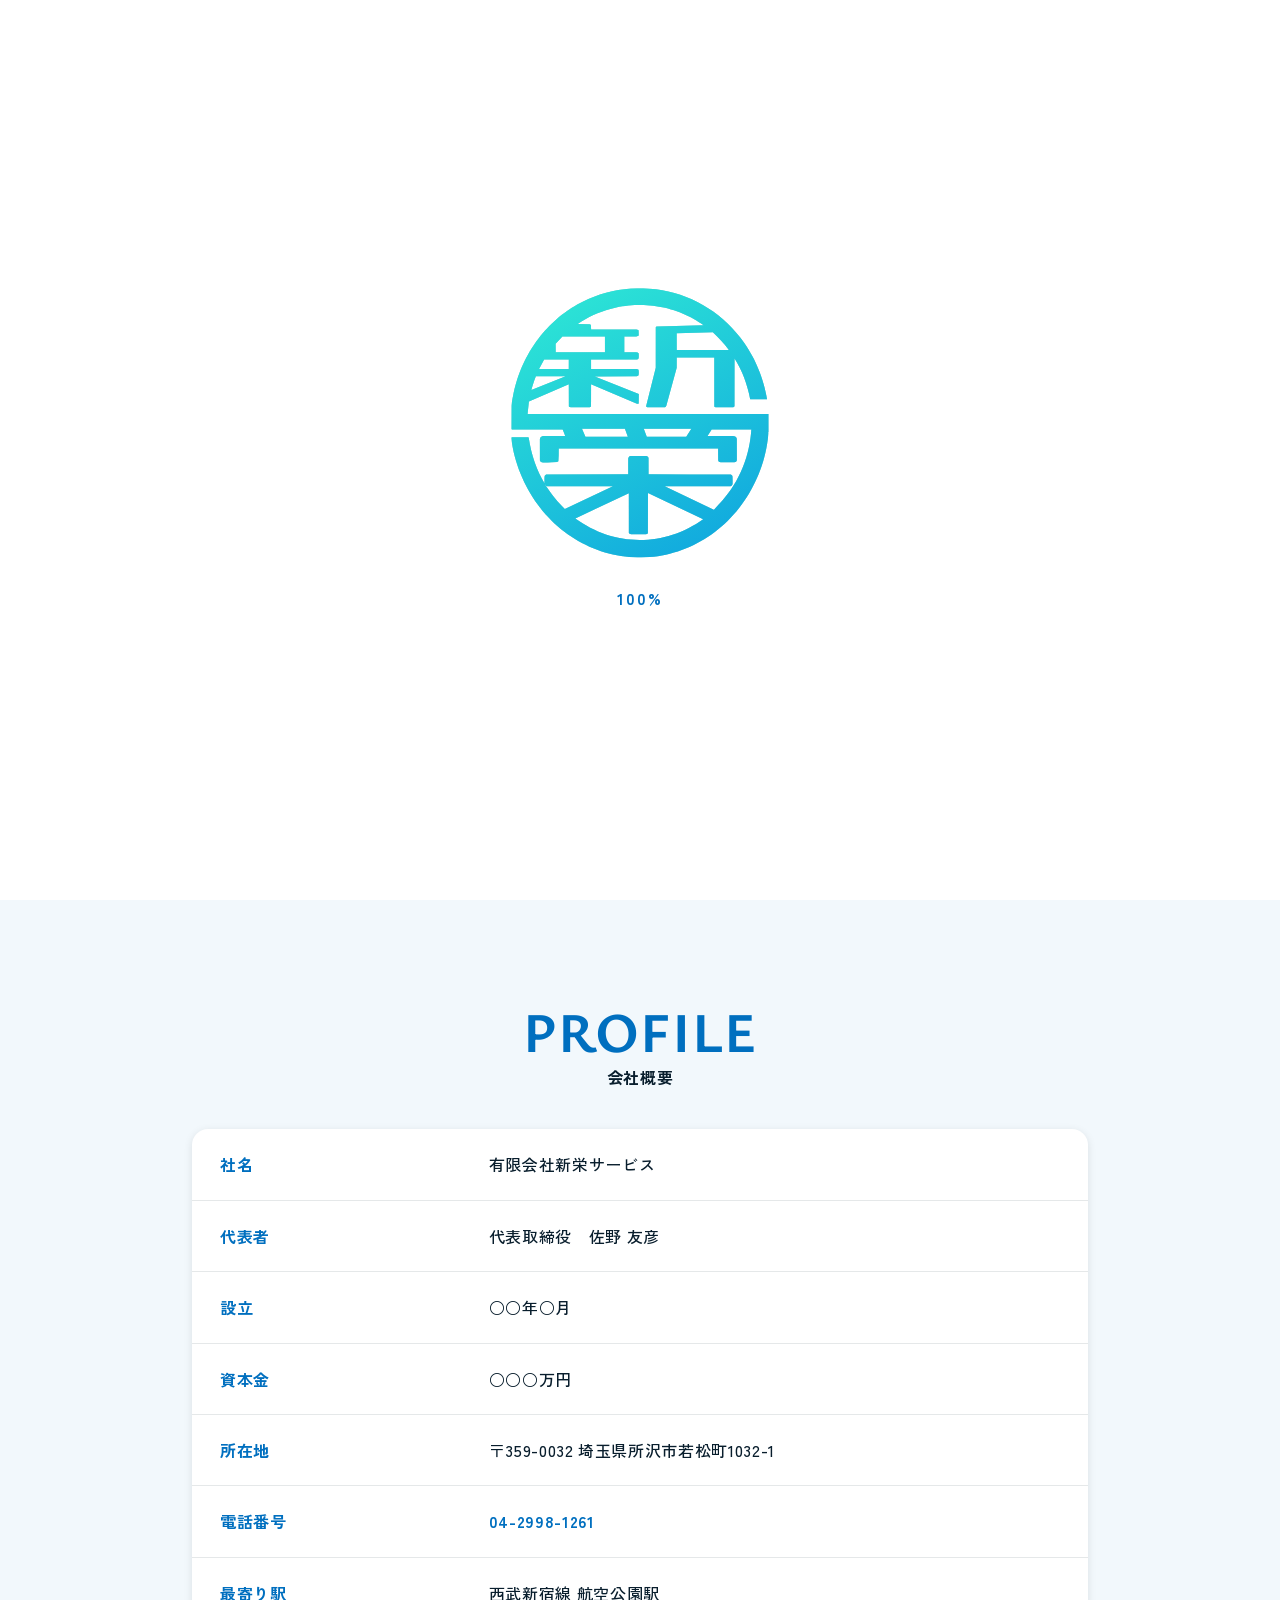
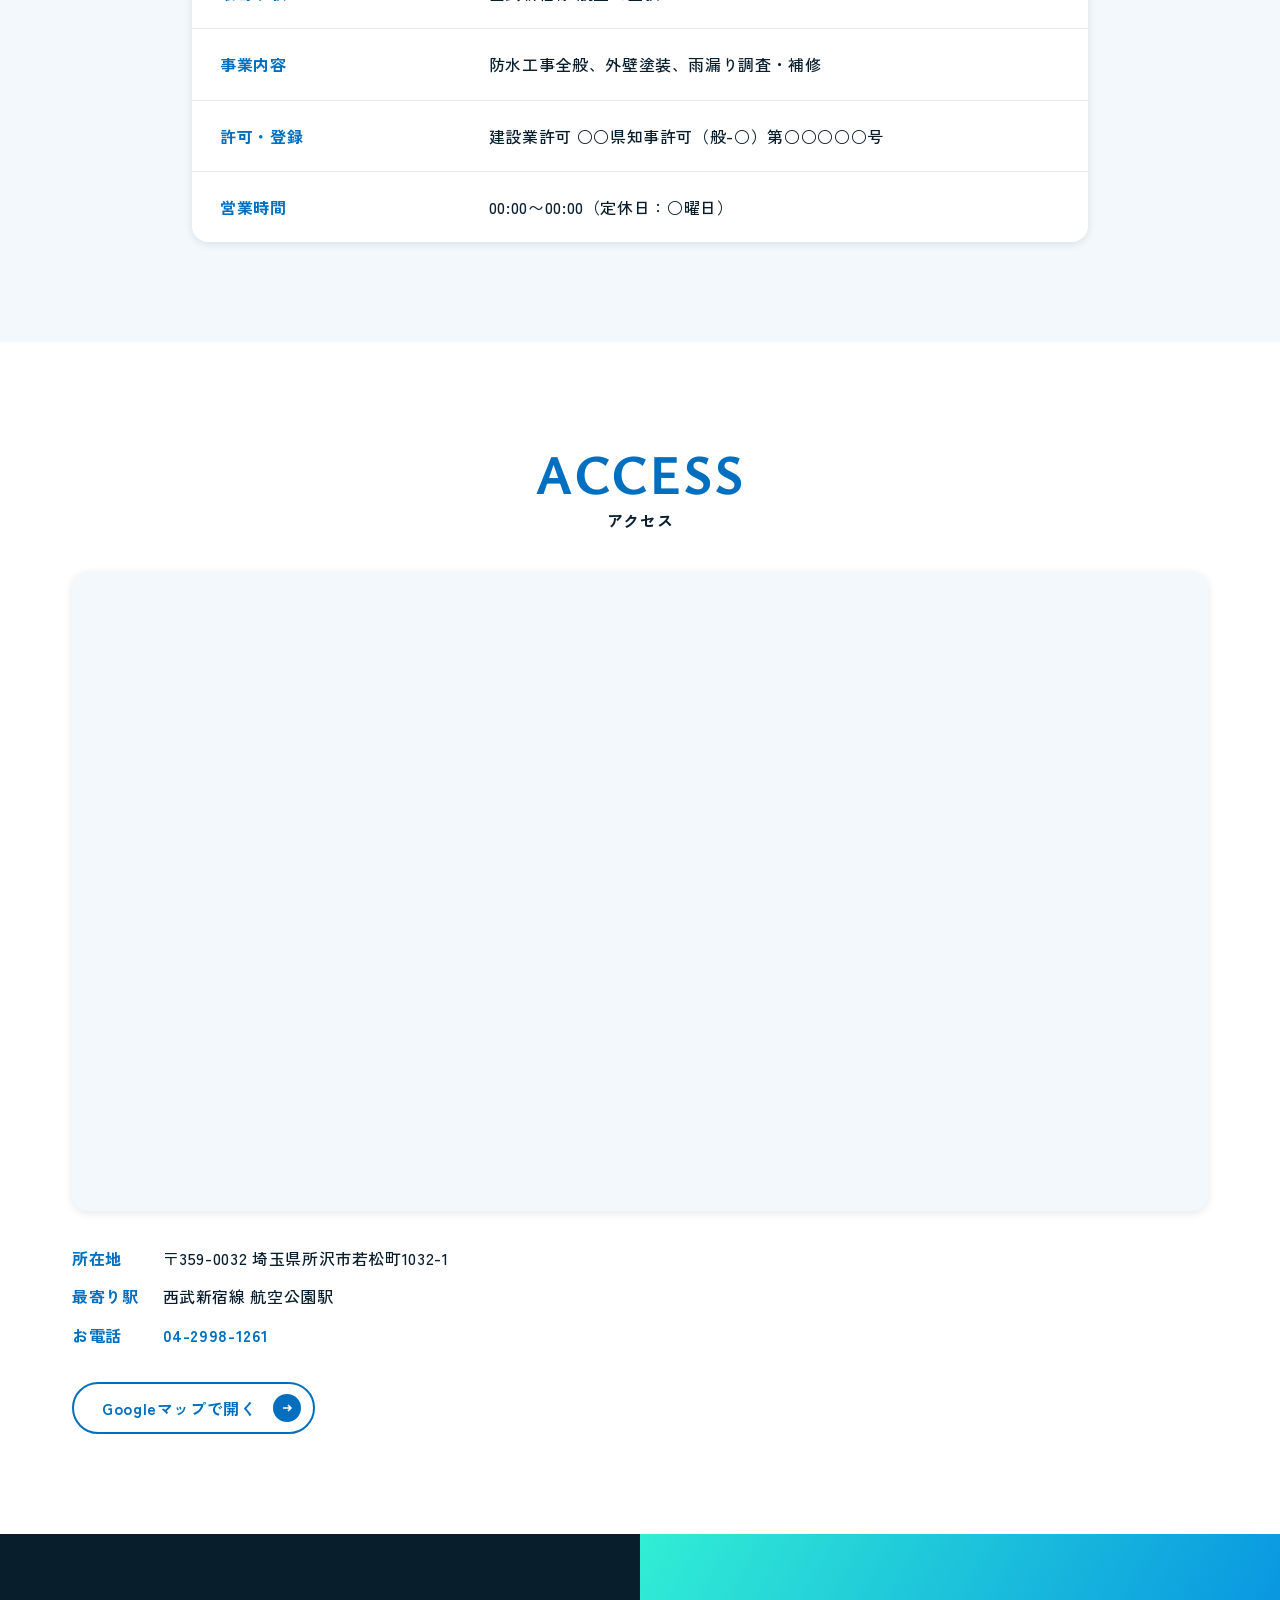
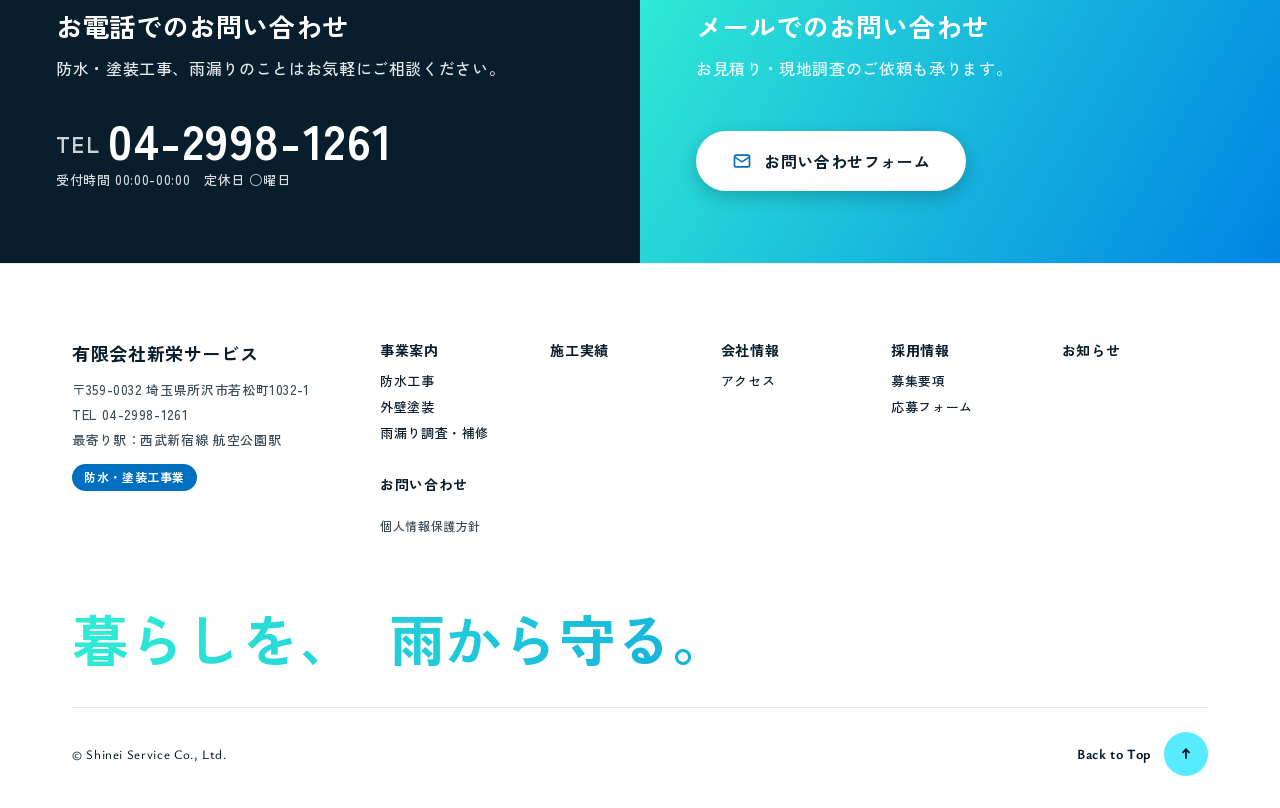
==== commit 7a5655ca: "Add files via upload" ====
--- a/company.html
+++ b/company.html
@@ -3,12 +3,12 @@
 <head>
 <meta charset="UTF-8">
 <meta name="viewport" content="width=device-width, initial-scale=1.0">
-<title>会社情報｜埼玉県所沢市の防水・屋根工事｜有限会社新栄サービス</title>
+<title>会社情報｜埼玉県所沢市の防水・塗装工事｜有限会社新栄サービス</title>
 <meta name="description" content="有限会社新栄サービスの会社概要とアクセス。〒359-0032 埼玉県所沢市若松町1032-1（最寄り駅：航空公園駅）。">
 <meta property="og:locale" content="ja_JP">
 <meta property="og:site_name" content="有限会社新栄サービス">
 <meta property="og:type" content="article">
-<meta property="og:title" content="会社情報｜埼玉県所沢市の防水・屋根工事｜有限会社新栄サービス">
+<meta property="og:title" content="会社情報｜埼玉県所沢市の防水・塗装工事｜有限会社新栄サービス">
 <meta property="og:description" content="有限会社新栄サービスの会社概要とアクセス。〒359-0032 埼玉県所沢市若松町1032-1（最寄り駅：航空公園駅）。">
 <!-- 公開時：og:image を絶対URLに -->
 <meta property="og:image" content="assets/img/common/ogp.jpg">
@@ -17,7 +17,7 @@
 <link rel="preconnect" href="https://fonts.googleapis.com">
 <link rel="preconnect" href="https://fonts.gstatic.com" crossorigin>
 <link href="https://fonts.googleapis.com/css2?family=Ysabeau:wght@700&family=Zen+Kaku+Gothic+New:wght@500;700&display=swap" rel="stylesheet">
-<link rel="stylesheet" href="assets/css/style.css">
+<link rel="stylesheet" href="assets/css/style.css?v=20261006">
 </head>
 
 <body class="page-company">
@@ -43,7 +43,7 @@
   </div>
   <div class="c-loading__flood"></div>
 </div>
-<script>try{if(sessionStorage.getItem('shinei-loaded')){document.getElementById('loading').className+=' is-done';}}catch(e){}</script>
+<script>/* トップページは毎回表示。下層ページは同じ訪問中の2回目以降は省略 */try{if(!document.body.classList.contains('page-home')&&sessionStorage.getItem('shinei-loaded')){document.getElementById('loading').className+=' is-done';}}catch(e){}</script>
 
 <header class="l-header" id="header">
   <div class="l-header__inner">
@@ -55,7 +55,7 @@
           <button class="c-gmenu__trigger" type="button" aria-expanded="false">事業案内</button>
           <div class="c-mega"><div class="c-mega__inner">
             <a class="c-mega__top" href="service.html">事業案内トップ</a>
-            <ul class="c-mega__links"><li><a href="waterproofing.html">防水工事</a></li><li><a href="roofing.html">屋根工事</a></li><li><a href="repair.html">雨漏り調査・補修</a></li></ul>
+            <ul class="c-mega__links"><li><a href="waterproofing.html">防水工事</a></li><li><a href="painting.html">外壁塗装</a></li><li><a href="repair.html">雨漏り調査・補修</a></li></ul>
           </div></div>
         </li>
         <li class=""><a href="works.html">施工実績</a></li>
@@ -92,7 +92,7 @@
       <li><a href="index.html">ホーム</a></li>
       <li class="-acc">
         <button type="button" class="c-spnav__toggle" aria-expanded="false">事業案内</button>
-        <ul><li><a href="service.html">事業案内トップ</a></li><li><a href="waterproofing.html">防水工事</a></li><li><a href="roofing.html">屋根工事</a></li><li><a href="repair.html">雨漏り調査・補修</a></li></ul>
+        <ul><li><a href="service.html">事業案内トップ</a></li><li><a href="waterproofing.html">防水工事</a></li><li><a href="painting.html">外壁塗装</a></li><li><a href="repair.html">雨漏り調査・補修</a></li></ul>
       </li>
       <li><a href="works.html">施工実績</a></li>
       <li class="-acc">
@@ -124,11 +124,12 @@
   <div class="l-container p-message">
     <div class="p-message__text">
       <h2 class="c-sec-title"><span class="-en">MESSAGE</span><span class="-jp">代表あいさつ</span></h2>
-      <p class="-draft">（代表者のごあいさつを入れてください）私たちは所沢の地で、防水工事・屋根工事を通じて地域の建物を守ってまいりました。これからも一つひとつの現場に誠実に向き合い、安心して長く暮らせる建物づくりに貢献してまいります。</p>
-      <p class="p-message__sign -draft">代表取締役　○○ ○○</p>
+      <p>私たちは所沢の地で、防水工事・塗装工事を通じて地域の建物を守ってまいりました。これからも一つひとつの現場に誠実に向き合い、安心して長く暮らせる建物づくりに貢献してまいります。</p>
+      <p class="-draft">仕事でいちばん大切にしているのは、雨漏りをさせないために、細部まで丁寧に仕上げることです。施主様、元請様の期待に応え、安心して仕事を任せていただける専門集団を目指しています。弊社に頼んで良かったと思っていただけるよう、日々精進してまいります。</p>
+      <p class="p-message__sign">代表取締役　佐野 友彦</p>
     </div>
     <!-- 画像差し替え：assets/img/company/company.jpg -->
-    <figure class="p-message__img"><img src="assets/img/company/company.jpg" alt="有限会社新栄サービス" class="c-img"></figure>
+    <figure class="p-message__img"><img src="assets/img/company/company.jpg" alt="有限会社新栄サービスの社屋" class="c-img"></figure>
   </div>
 </section>
 
@@ -137,13 +138,13 @@
     <h2 class="c-sec-title -center"><span class="-en">PROFILE</span><span class="-jp">会社概要</span></h2>
     <table class="c-table"><tbody>
         <tr><th scope="row">社名</th><td>有限会社新栄サービス</td></tr>
-        <tr class="-draft"><th scope="row">代表者</th><td>○○ ○○</td></tr>
+        <tr><th scope="row">代表者</th><td>代表取締役　佐野 友彦</td></tr>
         <tr class="-draft"><th scope="row">設立</th><td>○○年○月</td></tr>
         <tr class="-draft"><th scope="row">資本金</th><td>○○○万円</td></tr>
         <tr><th scope="row">所在地</th><td>〒359-0032 埼玉県所沢市若松町1032-1</td></tr>
         <tr><th scope="row">電話番号</th><td><a href="tel:0429981261">04-2998-1261</a></td></tr>
         <tr><th scope="row">最寄り駅</th><td>西武新宿線 航空公園駅</td></tr>
-        <tr><th scope="row">事業内容</th><td>防水・屋根工事業</td></tr>
+        <tr><th scope="row">事業内容</th><td>防水工事全般、外壁塗装、雨漏り調査・補修</td></tr>
         <tr class="-draft"><th scope="row">許可・登録</th><td>建設業許可 ○○県知事許可（般-○）第○○○○○号</td></tr>
         <tr class="-draft"><th scope="row">営業時間</th><td>00:00〜00:00（定休日：○曜日）</td></tr>
       </tbody></table>
@@ -173,7 +174,7 @@
   <div class="c-cta__box -main">
     <div class="c-cta__head">
       <h2>お電話でのお問い合わせ</h2>
-      <p>防水・屋根工事、雨漏りのことはお気軽にご相談ください。</p>
+      <p>防水・塗装工事、雨漏りのことはお気軽にご相談ください。</p>
     </div>
     <div class="c-cta__actions">
       <div class="c-cta__tel">
@@ -187,8 +188,6 @@
       <h2>メールでのお問い合わせ</h2>
       <p>お見積り・現地調査のご依頼も承ります。</p>
     </div>
-    <!-- 画像差し替え：assets/img/common/cta.jpg -->
-    <figure class="c-cta__img"><img src="assets/img/common/cta.jpg" alt="施工の様子" class="c-img"></figure>
     <div class="c-cta__actions">
       <a href="contact.html" class="c-cta__form">お問い合わせフォーム</a>
     </div>
@@ -205,10 +204,10 @@
           TEL <a href="tel:0429981261">04-2998-1261</a><br>
           最寄り駅：西武新宿線 航空公園駅
         </address>
-        <p class="l-footer__biz">防水・屋根工事業</p>
+        <p class="l-footer__biz">防水・塗装工事業</p>
       </div>
       <nav class="l-footer__nav" aria-label="フッターメニュー">
-        <div><p class="-head"><a href="service.html">事業案内</a></p><ul><li><a href="waterproofing.html">防水工事</a></li><li><a href="roofing.html">屋根工事</a></li><li><a href="repair.html">雨漏り調査・補修</a></li></ul></div><div><p class="-head"><a href="works.html">施工実績</a></p></div><div><p class="-head"><a href="company.html">会社情報</a></p><ul><li><a href="company.html#access">アクセス</a></li></ul></div><div><p class="-head"><a href="recruit.html">採用情報</a></p><ul><li><a href="recruit.html#requirements">募集要項</a></li><li><a href="contact.html?type=recruit">応募フォーム</a></li></ul></div><div><p class="-head"><a href="news.html">お知らせ</a></p></div><div><p class="-head"><a href="contact.html">お問い合わせ</a></p><p class="-small"><a href="privacy.html">個人情報保護方針</a></p></div>
+        <div><p class="-head"><a href="service.html">事業案内</a></p><ul><li><a href="waterproofing.html">防水工事</a></li><li><a href="painting.html">外壁塗装</a></li><li><a href="repair.html">雨漏り調査・補修</a></li></ul></div><div><p class="-head"><a href="works.html">施工実績</a></p></div><div><p class="-head"><a href="company.html">会社情報</a></p><ul><li><a href="company.html#access">アクセス</a></li></ul></div><div><p class="-head"><a href="recruit.html">採用情報</a></p><ul><li><a href="recruit.html#requirements">募集要項</a></li><li><a href="contact.html?type=recruit">応募フォーム</a></li></ul></div><div><p class="-head"><a href="news.html">お知らせ</a></p></div><div><p class="-head"><a href="contact.html">お問い合わせ</a></p><p class="-small"><a href="privacy.html">個人情報保護方針</a></p></div>
       </nav>
     </div>
     <div class="l-footer__copy">
@@ -221,6 +220,6 @@
   </div>
 </footer>
 
-<script src="assets/js/main.js"></script>
+<script src="assets/js/main.js?v=20261006"></script>
 </body>
 </html>
--- a/assets/css/style.css
+++ b/assets/css/style.css
@@ -103,7 +103,12 @@
 }
 .c-loading.is-clear { background: transparent; }
 .c-loading.is-clear .c-loading__center { opacity: 0; transition: none; }
-@media (prefers-reduced-motion: reduce) { .c-loading { display: none; } }
+/* 動きを減らす設定の端末：波の揺れと水の帯を止め、満水後にフェードで表示 */
+@media (prefers-reduced-motion: reduce) {
+  .c-loading__wave { animation: none; }
+  .c-loading.is-leave { opacity: 0; transition: opacity .6s ease; }
+  .c-loading.is-leave .c-loading__flood { animation: none; visibility: hidden; }
+}
 
 /* =========================================================
    Header
@@ -314,7 +319,9 @@
    ========================================================= */
 .p-hero { position: relative; min-height: min(86vh, 820px); display: flex; align-items: center; color: var(--c-white); overflow: hidden; }
 .p-hero__img { position: absolute; inset: 0; }
-.p-hero__img .c-img { object-position: center top; }
+/* 社屋写真：看板が見出しと重ならないよう、写真を拡大して左寄せ（看板が右側に来る） */
+.p-hero__img { background: var(--c-navy); }
+.p-hero__img .c-img { width: 140%; max-width: none; object-position: left top; }
 .p-hero__img::after { content: ""; position: absolute; inset: 0; background: linear-gradient(100deg, rgba(9,30,45,.78) 0%, rgba(0,111,191,.45) 55%, rgba(49,238,212,.15) 100%); }
 .p-hero__inner { position: relative; z-index: 1; width: 100%; max-width: 1200px; margin: 0 auto; padding: 80px 32px 120px; }
 .p-hero__sub { font-weight: 700; font-size: clamp(14px, 1.6vw, 18px); letter-spacing: .12em; }
@@ -333,8 +340,11 @@
 @keyframes scrolldown { 0%,100% { transform: translateY(0); } 50% { transform: translateY(6px); } }
 @media (max-width: 768px) {
   .p-hero { min-height: 560px; }
-  .p-hero__inner { padding: 56px 16px 120px; }
+  .p-hero__inner { padding: max(200px, 50vw) 16px 120px; }
   .p-hero__btns .c-btn { width: 100%; }
+  /* スマホ：写真を上部に置き、看板を見出しの上に見せる。下は紺へなじませる */
+  .p-hero__img .c-img { width: 160%; height: auto; aspect-ratio: 1477 / 1108; margin-left: -30%; object-position: center; }
+  .p-hero__img::after { background: linear-gradient(180deg, rgba(9,30,45,.15) 0%, rgba(9,30,45,.35) 22%, rgba(9,30,45,.88) 46%, var(--c-navy) 56%); }
 }
 
 /* メッセージ（画像＋テキスト） */
@@ -603,3 +613,22 @@
 /* 仮原稿マーカー（body の is-draft-mode を外すと消える） */
 .is-draft-mode .-draft { background-color: rgba(255, 230, 0, .28); outline: 2px dashed rgba(230, 180, 0, .85); outline-offset: 4px; border-radius: 2px; }
 .is-draft-mode .l-footer__copy .-draft { background-color: transparent; background-image: var(--grad); outline-offset: 8px; }
+
+/* ご依頼の流れの下：着工までの目安・お支払い方法 */
+.c-flow-info { max-width: 800px; margin: 48px auto 0; }
+.c-works-card__tags .-painting { background: var(--c-teal); color: var(--c-white); }
+
+/* 施工実績：Before/After スライダー */
+.c-ba { position: relative; aspect-ratio: 4 / 3; overflow: hidden; cursor: ew-resize; touch-action: pan-y; user-select: none; -webkit-user-select: none; background: var(--c-pale); }
+.c-ba__img { display: block; width: 100%; height: 100%; object-fit: cover; pointer-events: none; }
+.c-ba__before { position: absolute; inset: 0; clip-path: inset(0 calc(100% - var(--pos)) 0 0); }
+.c-ba__label { position: absolute; top: 12px; font-size: 11px; font-weight: 700; letter-spacing: .08em; padding: 3px 10px; border-radius: 999px; color: var(--c-white); pointer-events: none; }
+.c-ba__label.-before { left: 12px; background: rgba(9,30,45,.75); }
+.c-ba__label.-after { right: 12px; background: var(--c-blue); }
+.c-ba__handle { position: absolute; top: 0; bottom: 0; left: var(--pos); width: 2px; margin-left: -1px; background: var(--c-white); box-shadow: 0 0 6px rgba(0,0,0,.3); pointer-events: none; }
+.c-ba__handle::after { content: ""; position: absolute; top: 50%; left: 50%; width: 40px; height: 40px; margin: -20px 0 0 -20px; border-radius: 50%; background: var(--c-white) url("data:image/svg+xml,%3Csvg xmlns='http://www.w3.org/2000/svg' viewBox='0 0 24 24' fill='none' stroke='%23006FBF' stroke-width='2.4' stroke-linecap='round' stroke-linejoin='round'%3E%3Cpath d='M9 6l-6 6 6 6M15 6l6 6-6 6'/%3E%3C/svg%3E") center / 22px no-repeat; box-shadow: 0 2px 8px rgba(0,0,0,.25); }
+.c-ba__range { position: absolute; inset: 0; width: 100%; height: 100%; margin: 0; opacity: 0; pointer-events: none; -webkit-appearance: none; appearance: none; }
+.c-ba__range::-webkit-slider-thumb { -webkit-appearance: none; width: 44px; height: 100vh; }
+.c-ba__range::-moz-range-thumb { width: 44px; height: 100vh; border: 0; }
+.c-ba:has(.c-ba__range:focus-visible) .c-ba__handle::after { outline: 3px solid var(--c-teal); outline-offset: 2px; }
+.c-works-empty { text-align: center; padding: 40px 0; opacity: .7; }
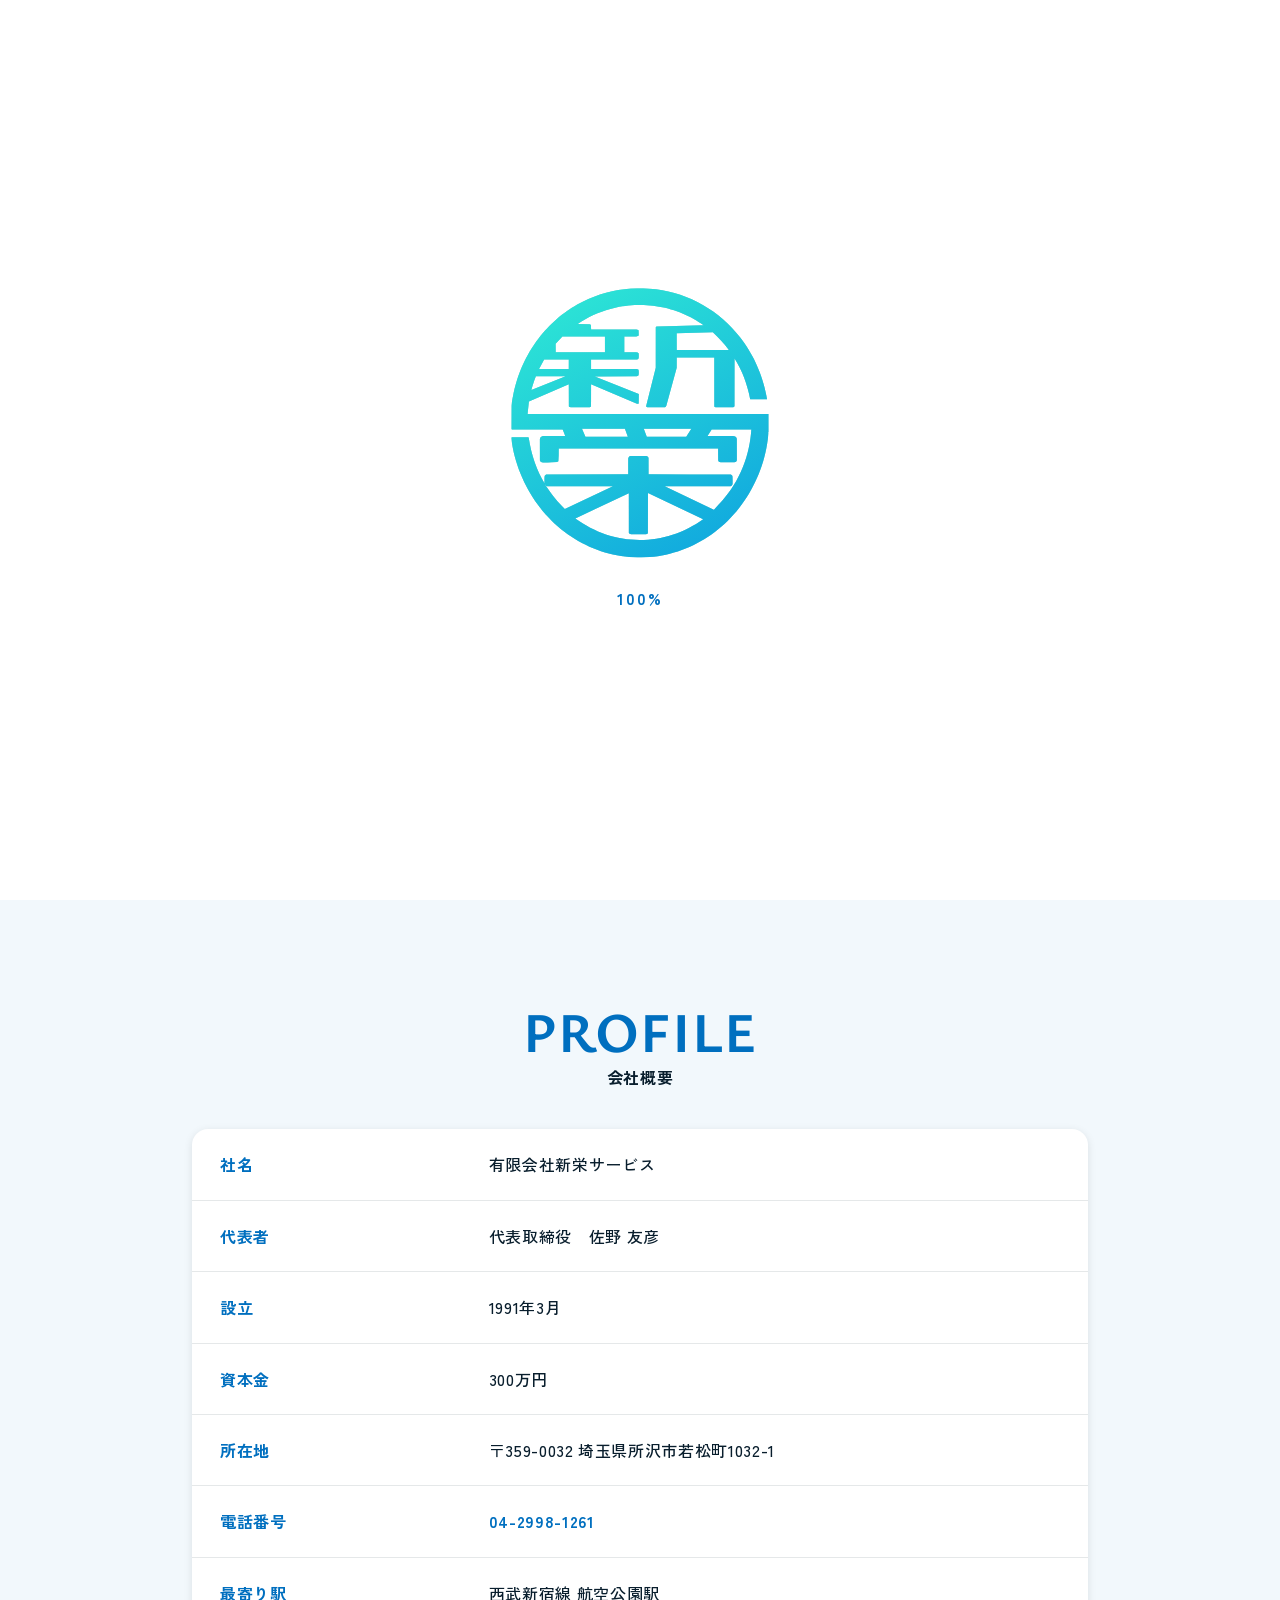
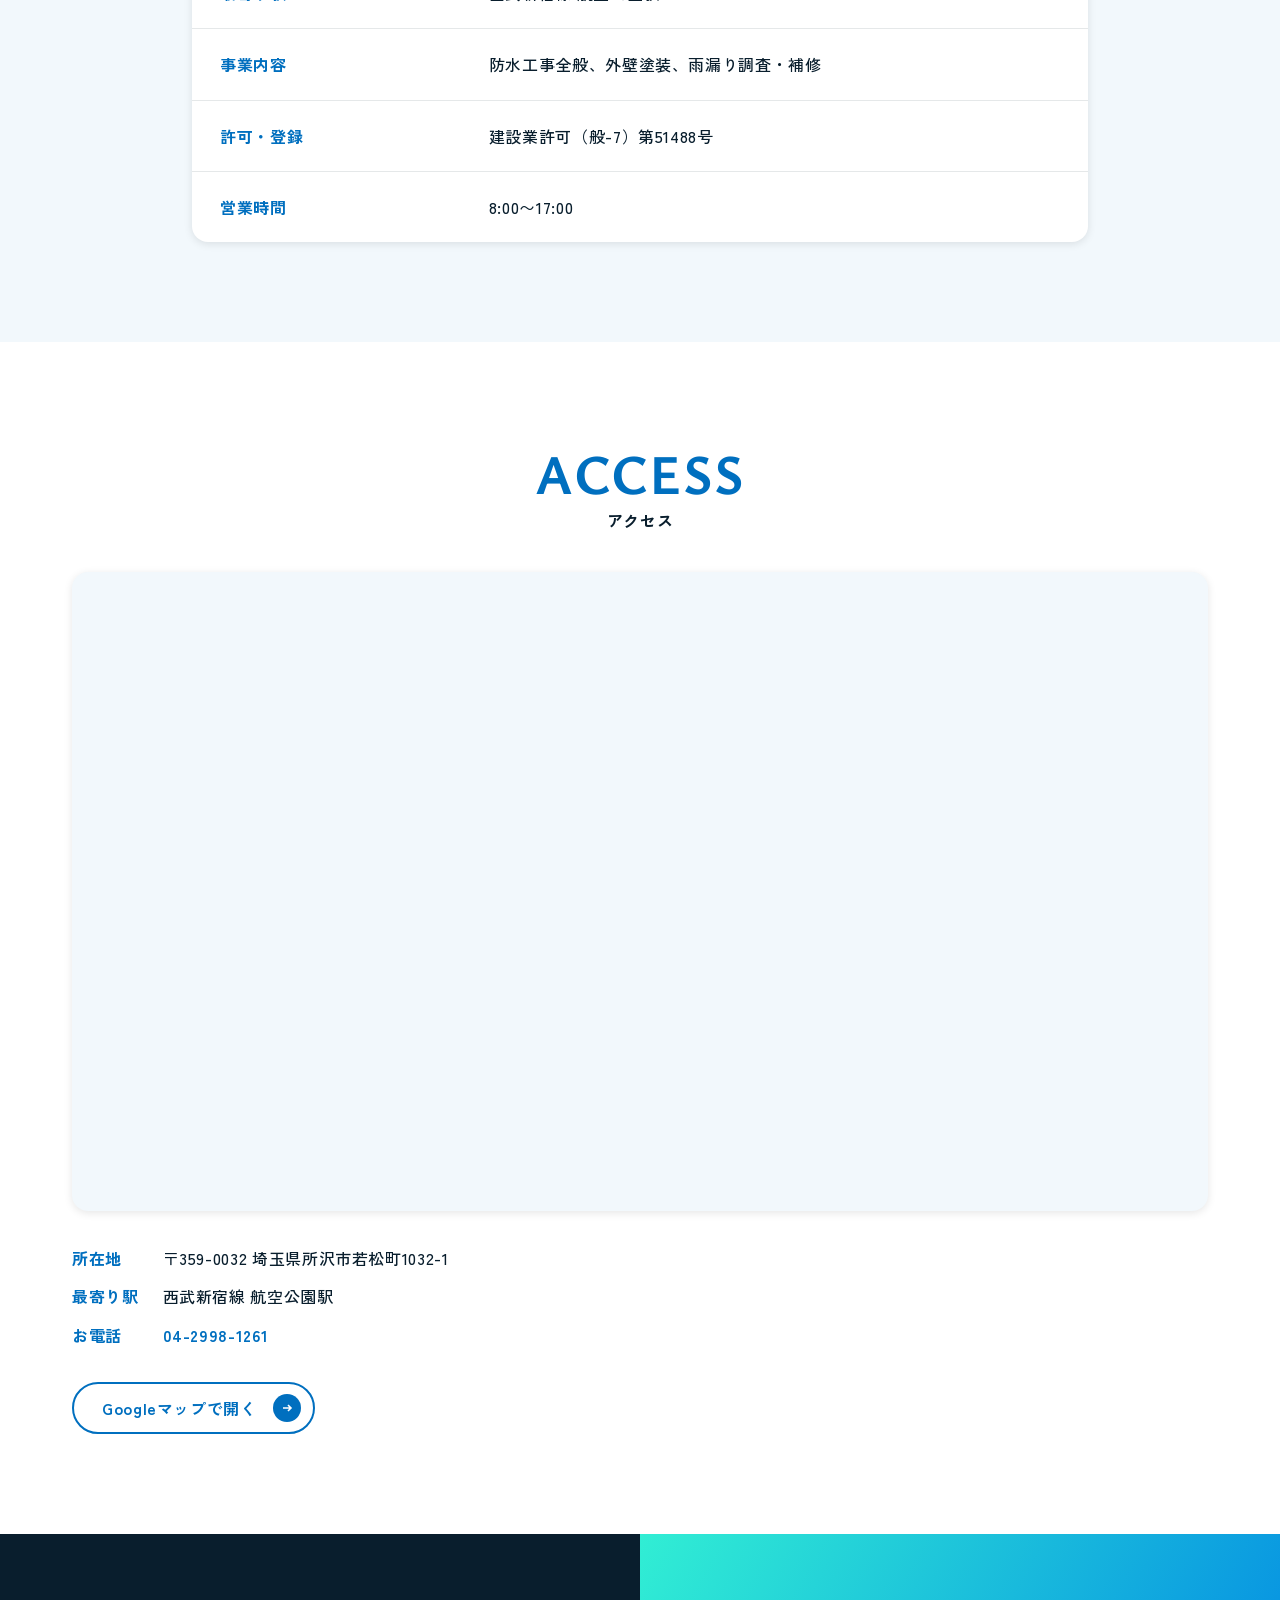
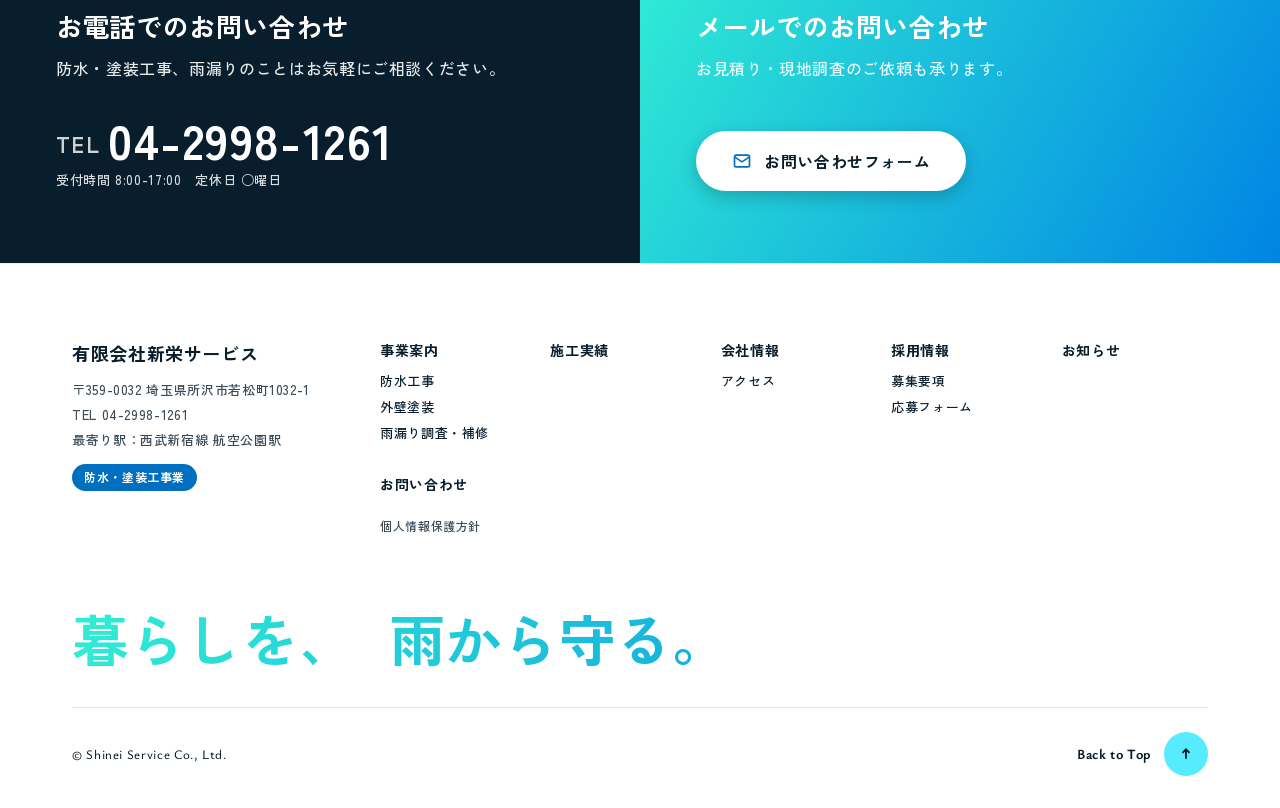
==== commit 02f54a72: "Add files via upload" ====
--- a/company.html
+++ b/company.html
@@ -139,14 +139,14 @@
     <table class="c-table"><tbody>
         <tr><th scope="row">社名</th><td>有限会社新栄サービス</td></tr>
         <tr><th scope="row">代表者</th><td>代表取締役　佐野 友彦</td></tr>
-        <tr class="-draft"><th scope="row">設立</th><td>○○年○月</td></tr>
-        <tr class="-draft"><th scope="row">資本金</th><td>○○○万円</td></tr>
+        <tr><th scope="row">設立</th><td>1991年3月</td></tr>
+        <tr><th scope="row">資本金</th><td>300万円</td></tr>
         <tr><th scope="row">所在地</th><td>〒359-0032 埼玉県所沢市若松町1032-1</td></tr>
         <tr><th scope="row">電話番号</th><td><a href="tel:0429981261">04-2998-1261</a></td></tr>
         <tr><th scope="row">最寄り駅</th><td>西武新宿線 航空公園駅</td></tr>
         <tr><th scope="row">事業内容</th><td>防水工事全般、外壁塗装、雨漏り調査・補修</td></tr>
-        <tr class="-draft"><th scope="row">許可・登録</th><td>建設業許可 ○○県知事許可（般-○）第○○○○○号</td></tr>
-        <tr class="-draft"><th scope="row">営業時間</th><td>00:00〜00:00（定休日：○曜日）</td></tr>
+        <tr><th scope="row">許可・登録</th><td>建設業許可（般-7）第51488号</td></tr>
+        <tr><th scope="row">営業時間</th><td>8:00〜17:00</td></tr>
       </tbody></table>
   </div>
 </section>
@@ -179,7 +179,7 @@
     <div class="c-cta__actions">
       <div class="c-cta__tel">
         <a href="tel:0429981261">04-2998-1261</a>
-        <p class="-draft">受付時間 00:00-00:00　定休日 ○曜日</p>
+        <p class="-draft">受付時間 8:00-17:00　定休日 ○曜日</p>
       </div>
     </div>
   </div>
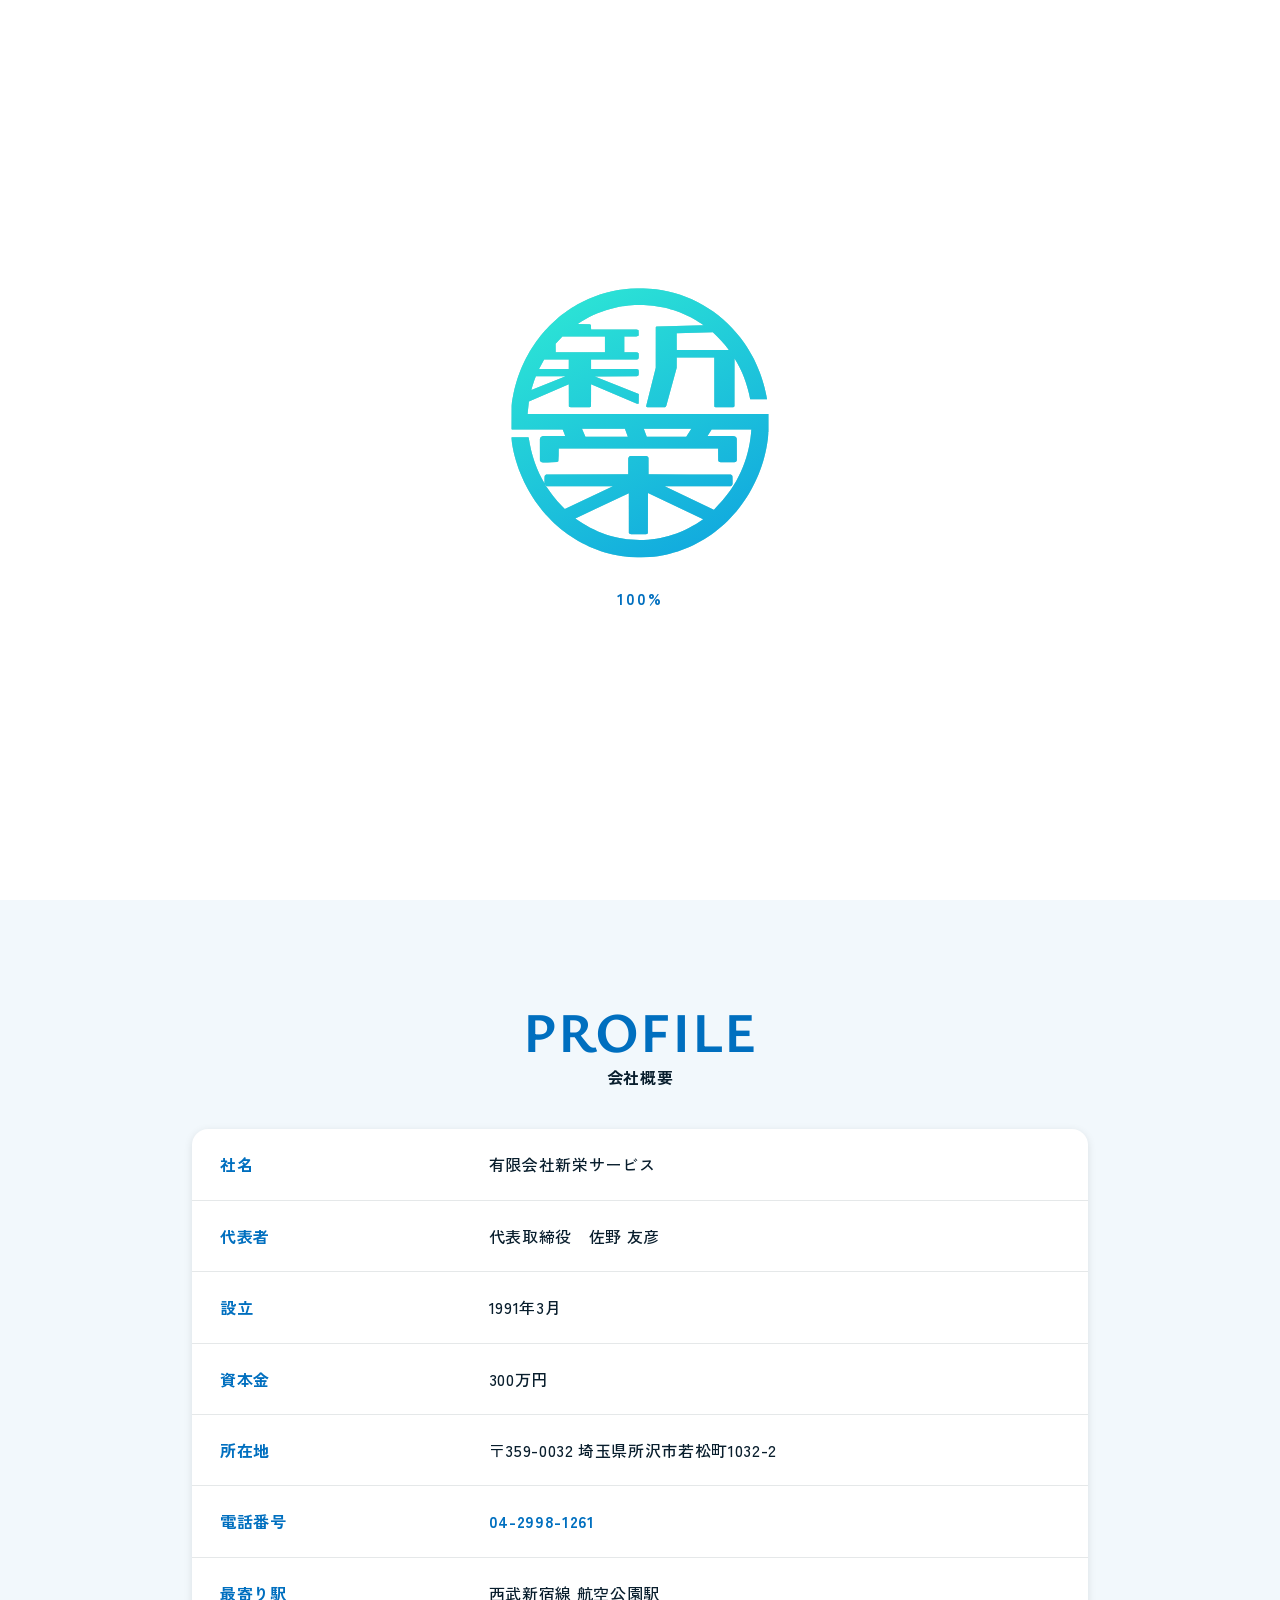
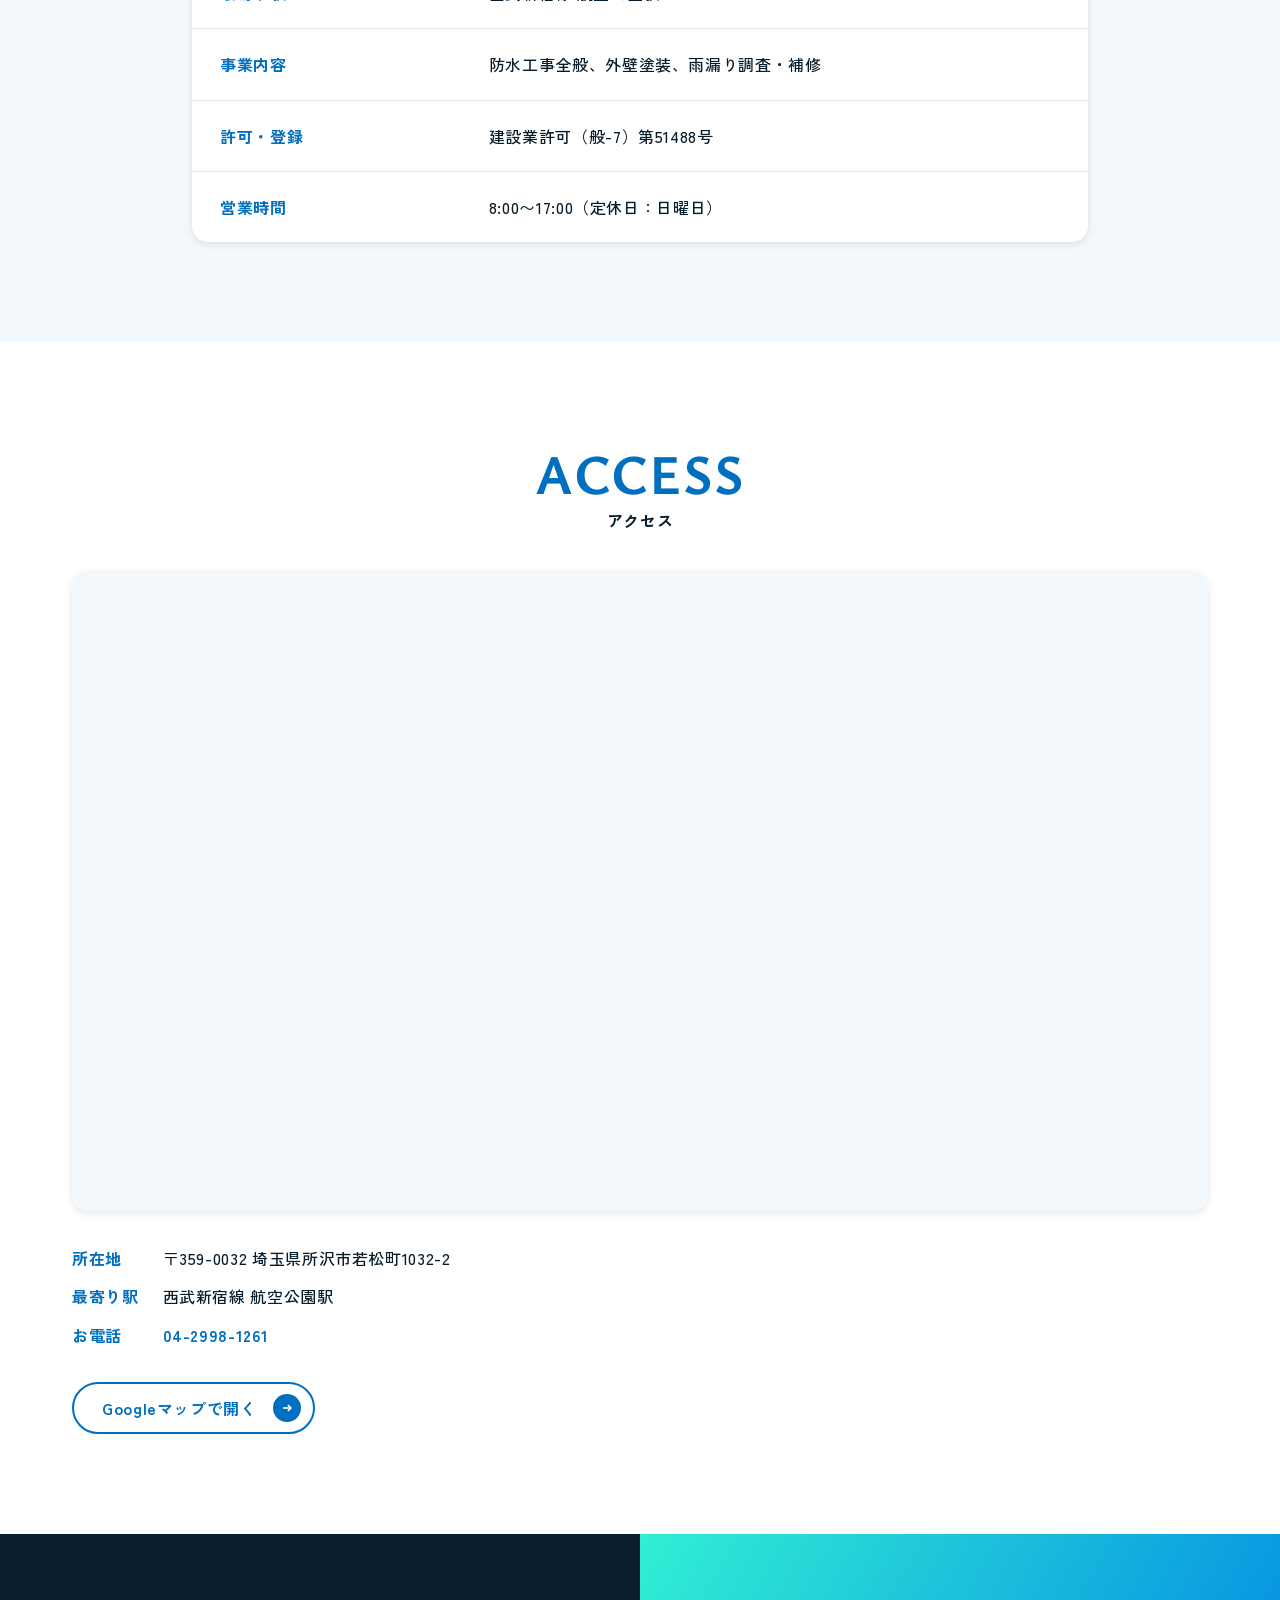
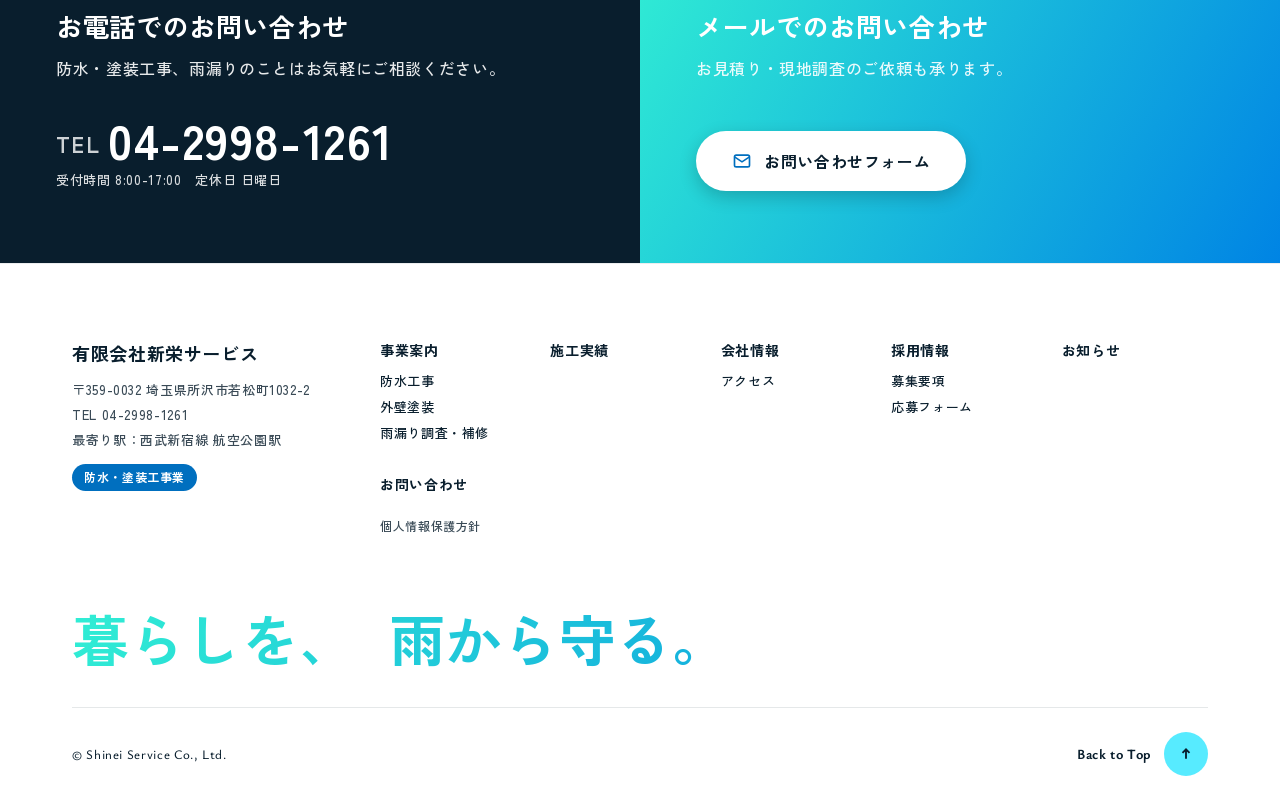
==== commit 956a0b50: "Add files via upload" ====
--- a/company.html
+++ b/company.html
@@ -4,12 +4,12 @@
 <meta charset="UTF-8">
 <meta name="viewport" content="width=device-width, initial-scale=1.0">
 <title>会社情報｜埼玉県所沢市の防水・塗装工事｜有限会社新栄サービス</title>
-<meta name="description" content="有限会社新栄サービスの会社概要とアクセス。〒359-0032 埼玉県所沢市若松町1032-1（最寄り駅：航空公園駅）。">
+<meta name="description" content="有限会社新栄サービスの会社概要とアクセス。〒359-0032 埼玉県所沢市若松町1032-2（最寄り駅：航空公園駅）。">
 <meta property="og:locale" content="ja_JP">
 <meta property="og:site_name" content="有限会社新栄サービス">
 <meta property="og:type" content="article">
 <meta property="og:title" content="会社情報｜埼玉県所沢市の防水・塗装工事｜有限会社新栄サービス">
-<meta property="og:description" content="有限会社新栄サービスの会社概要とアクセス。〒359-0032 埼玉県所沢市若松町1032-1（最寄り駅：航空公園駅）。">
+<meta property="og:description" content="有限会社新栄サービスの会社概要とアクセス。〒359-0032 埼玉県所沢市若松町1032-2（最寄り駅：航空公園駅）。">
 <!-- 公開時：og:image を絶対URLに -->
 <meta property="og:image" content="assets/img/common/ogp.jpg">
 <meta name="twitter:card" content="summary_large_image">
@@ -141,12 +141,12 @@
         <tr><th scope="row">代表者</th><td>代表取締役　佐野 友彦</td></tr>
         <tr><th scope="row">設立</th><td>1991年3月</td></tr>
         <tr><th scope="row">資本金</th><td>300万円</td></tr>
-        <tr><th scope="row">所在地</th><td>〒359-0032 埼玉県所沢市若松町1032-1</td></tr>
+        <tr><th scope="row">所在地</th><td>〒359-0032 埼玉県所沢市若松町1032-2</td></tr>
         <tr><th scope="row">電話番号</th><td><a href="tel:0429981261">04-2998-1261</a></td></tr>
         <tr><th scope="row">最寄り駅</th><td>西武新宿線 航空公園駅</td></tr>
         <tr><th scope="row">事業内容</th><td>防水工事全般、外壁塗装、雨漏り調査・補修</td></tr>
         <tr><th scope="row">許可・登録</th><td>建設業許可（般-7）第51488号</td></tr>
-        <tr><th scope="row">営業時間</th><td>8:00〜17:00</td></tr>
+        <tr><th scope="row">営業時間</th><td>8:00〜17:00（定休日：日曜日）</td></tr>
       </tbody></table>
   </div>
 </section>
@@ -156,14 +156,14 @@
     <h2 class="c-sec-title -center"><span class="-en">ACCESS</span><span class="-jp">アクセス</span></h2>
     <div class="p-access">
       <div class="c-map -tall">
-        <iframe src="https://www.google.com/maps?q=埼玉県所沢市若松町1032-1&amp;output=embed" title="有限会社新栄サービスの地図" loading="lazy" referrerpolicy="no-referrer-when-downgrade"></iframe>
+        <iframe src="https://www.google.com/maps?q=埼玉県所沢市若松町1032-2&amp;output=embed" title="有限会社新栄サービスの地図" loading="lazy" referrerpolicy="no-referrer-when-downgrade"></iframe>
       </div>
       <dl class="p-access__info">
-        <dt>所在地</dt><dd>〒359-0032 埼玉県所沢市若松町1032-1</dd>
+        <dt>所在地</dt><dd>〒359-0032 埼玉県所沢市若松町1032-2</dd>
         <dt>最寄り駅</dt><dd>西武新宿線 航空公園駅</dd>
         <dt>お電話</dt><dd><a href="tel:0429981261">04-2998-1261</a></dd>
       </dl>
-      <a href="https://www.google.com/maps/search/?api=1&amp;query=埼玉県所沢市若松町1032-1" class="c-btn" target="_blank" rel="noopener"><span>Googleマップで開く</span></a>
+      <a href="https://www.google.com/maps/search/?api=1&amp;query=埼玉県所沢市若松町1032-2" class="c-btn" target="_blank" rel="noopener"><span>Googleマップで開く</span></a>
     </div>
   </div>
 </section>
@@ -179,7 +179,7 @@
     <div class="c-cta__actions">
       <div class="c-cta__tel">
         <a href="tel:0429981261">04-2998-1261</a>
-        <p class="-draft">受付時間 8:00-17:00　定休日 ○曜日</p>
+        <p>受付時間 8:00-17:00　定休日 日曜日</p>
       </div>
     </div>
   </div>
@@ -200,7 +200,7 @@
       <div class="l-footer__title">
         有限会社新栄サービス
         <address>
-          〒359-0032 埼玉県所沢市若松町1032-1<br>
+          〒359-0032 埼玉県所沢市若松町1032-2<br>
           TEL <a href="tel:0429981261">04-2998-1261</a><br>
           最寄り駅：西武新宿線 航空公園駅
         </address>
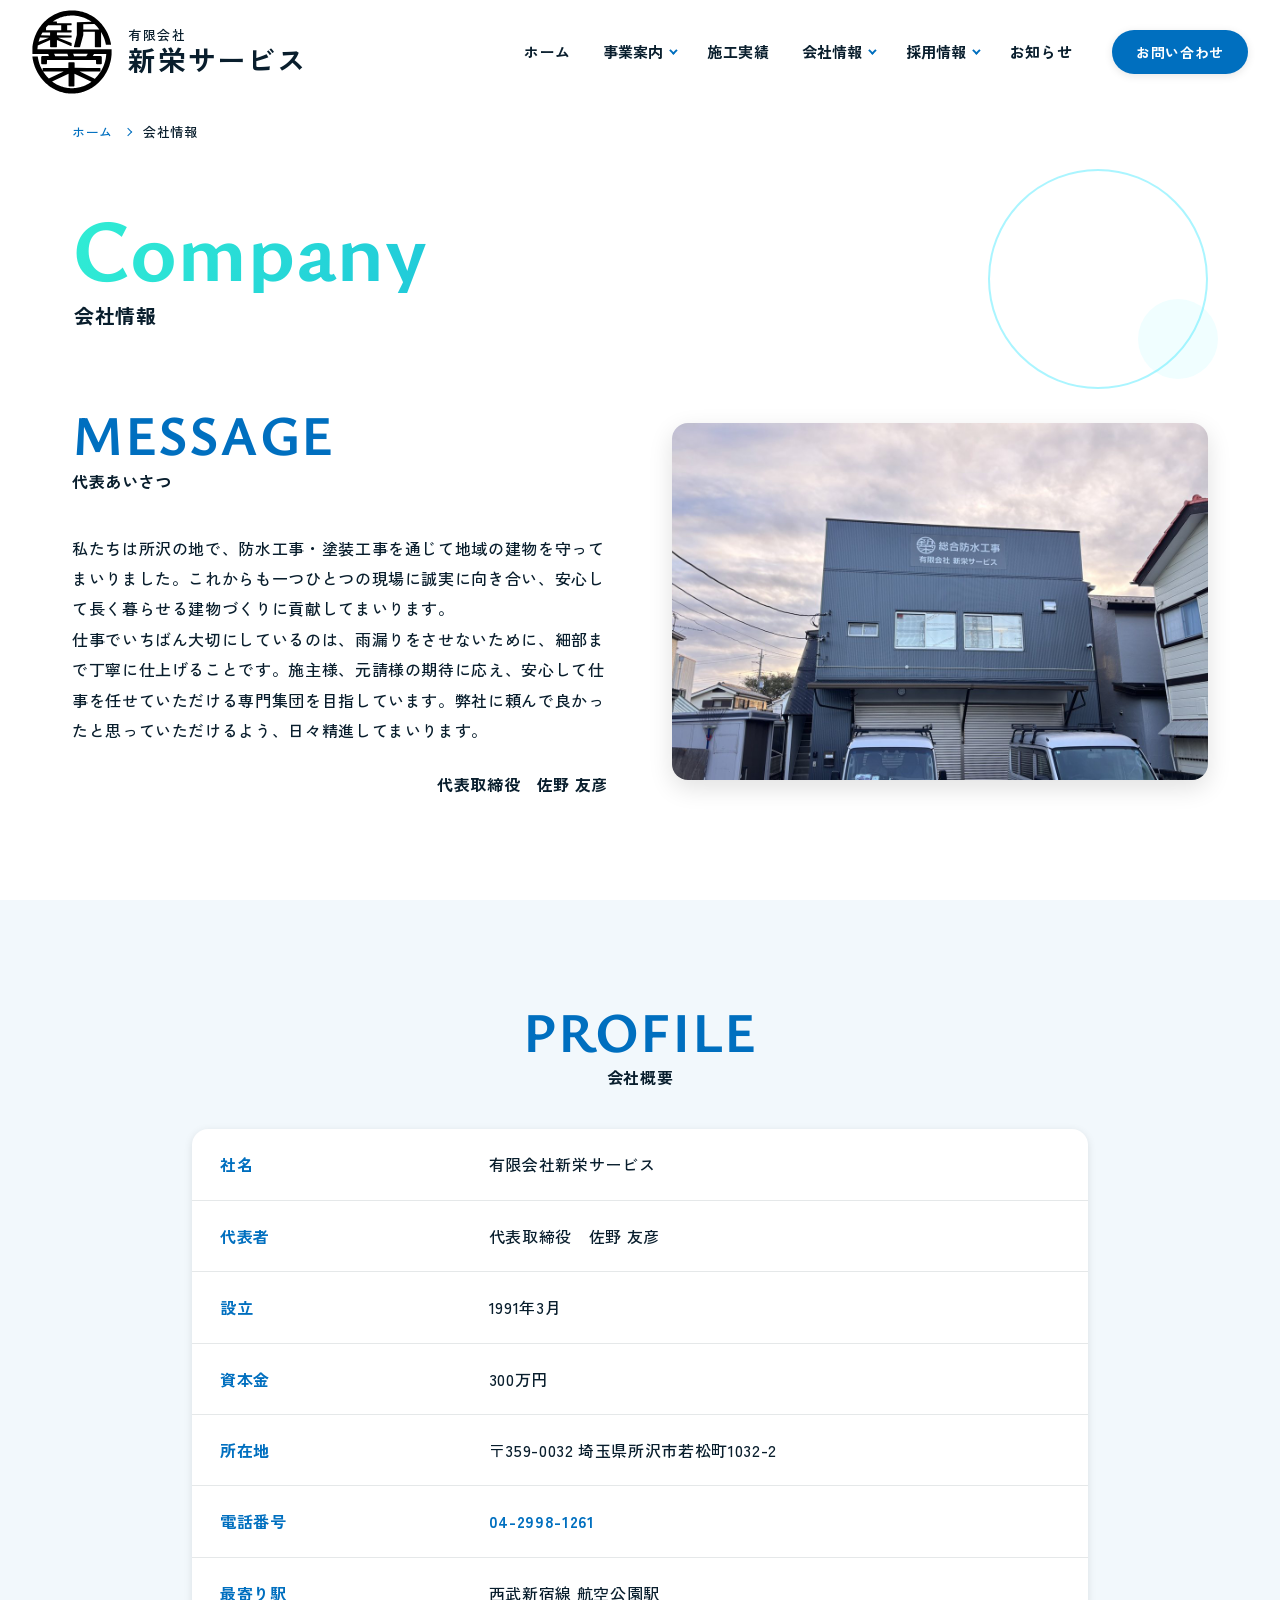
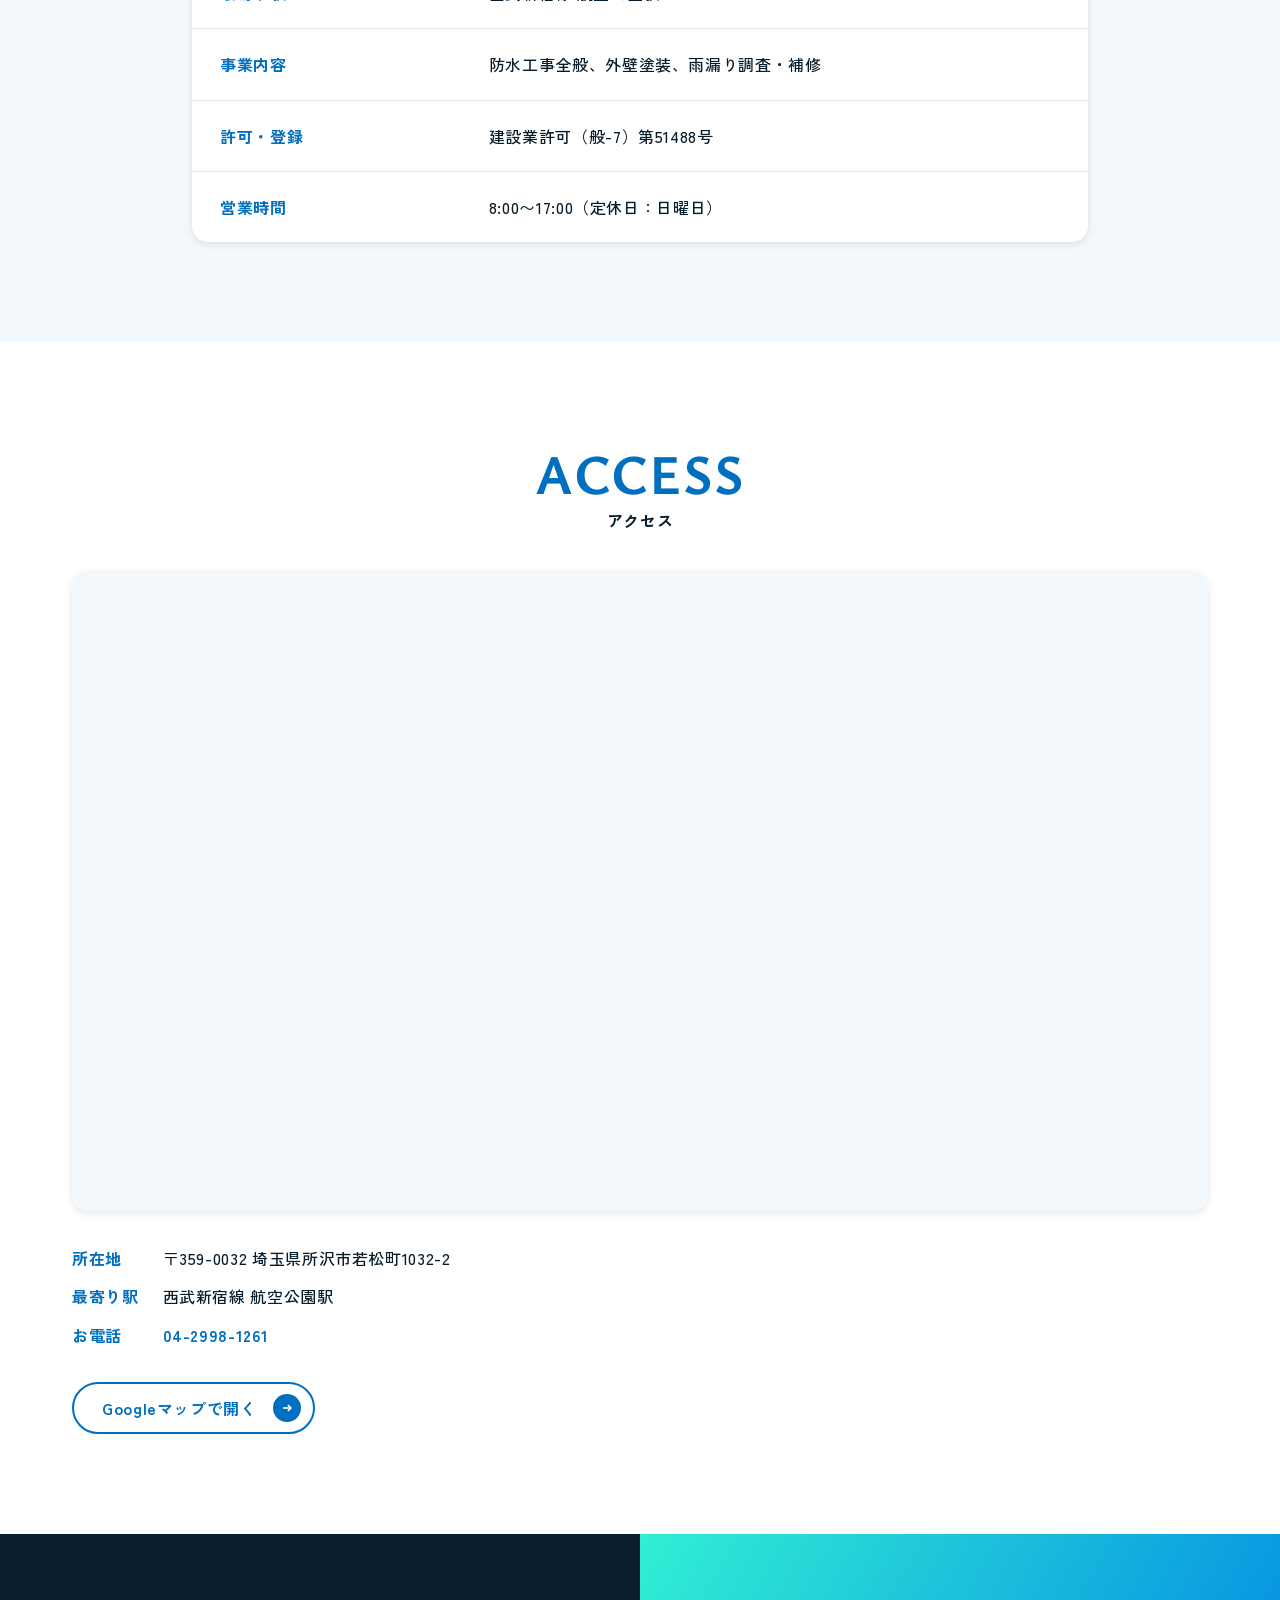
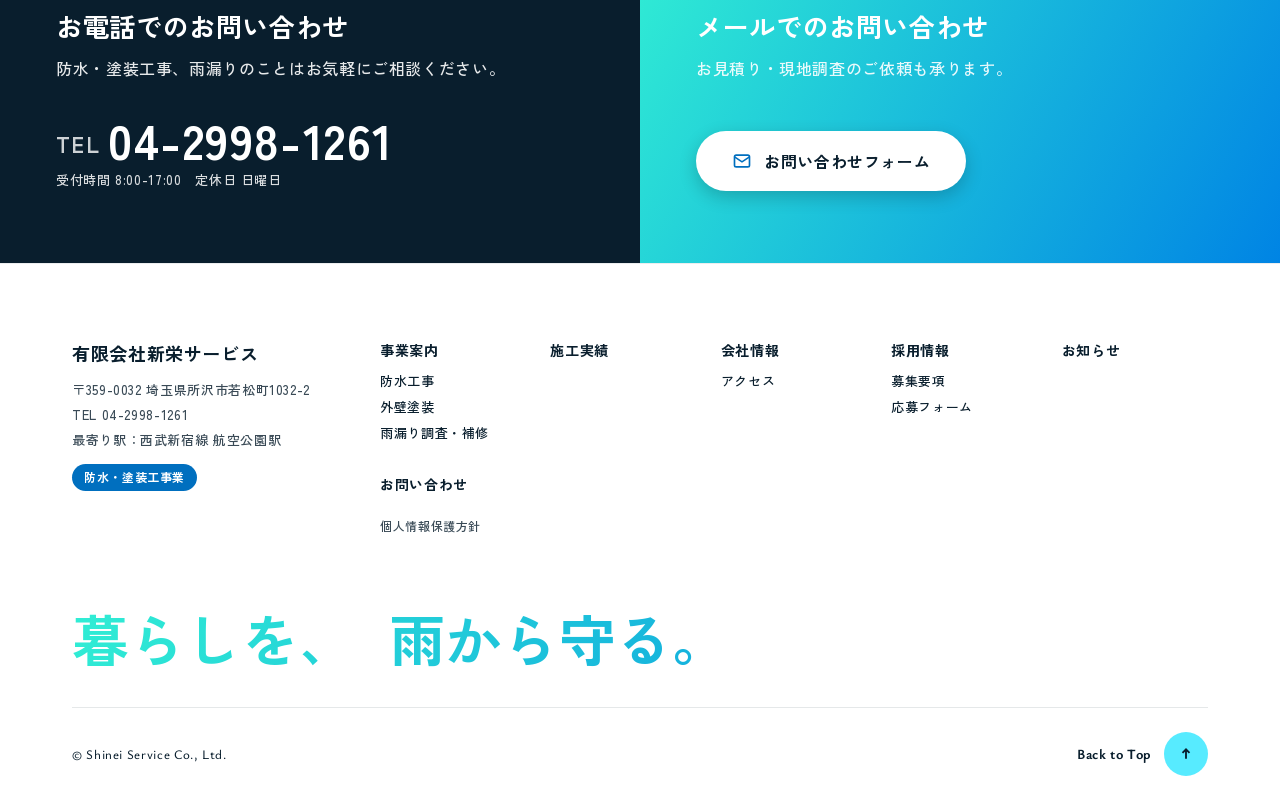
==== commit 9dbad7b3: "Add files via upload" ====
--- a/company.html
+++ b/company.html
@@ -10,14 +10,41 @@
 <meta property="og:type" content="article">
 <meta property="og:title" content="会社情報｜埼玉県所沢市の防水・塗装工事｜有限会社新栄サービス">
 <meta property="og:description" content="有限会社新栄サービスの会社概要とアクセス。〒359-0032 埼玉県所沢市若松町1032-2（最寄り駅：航空公園駅）。">
-<!-- 公開時：og:image を絶対URLに -->
-<meta property="og:image" content="assets/img/common/ogp.jpg">
+<meta property="og:image" content="https://shinei1991.jp/assets/img/common/ogp.jpg">
+<meta property="og:image:width" content="1200">
+<meta property="og:image:height" content="630">
 <meta name="twitter:card" content="summary_large_image">
 <!-- ▼ 計測タグ（Google アナリティクス / タグマネージャー）は公開時にここへ追加 -->
 <link rel="preconnect" href="https://fonts.googleapis.com">
 <link rel="preconnect" href="https://fonts.gstatic.com" crossorigin>
 <link href="https://fonts.googleapis.com/css2?family=Ysabeau:wght@700&family=Zen+Kaku+Gothic+New:wght@500;700&display=swap" rel="stylesheet">
 <link rel="stylesheet" href="assets/css/style.css?v=20261006">
+<!-- ▼ SEO（canonical / 構造化データ） -->
+<link rel="canonical" href="https://shinei1991.jp/company.html">
+<meta property="og:url" content="https://shinei1991.jp/company.html">
+<link rel="icon" href="assets/img/common/logo.svg" type="image/svg+xml">
+<link rel="apple-touch-icon" href="assets/img/common/apple-touch-icon.png">
+<meta name="theme-color" content="#0084E4">
+<script type="application/ld+json">
+{
+  "@context": "https://schema.org",
+  "@type": "BreadcrumbList",
+  "itemListElement": [
+    {
+      "@type": "ListItem",
+      "position": 1,
+      "name": "ホーム",
+      "item": "https://shinei1991.jp/"
+    },
+    {
+      "@type": "ListItem",
+      "position": 2,
+      "name": "会社情報",
+      "item": "https://shinei1991.jp/company.html"
+    }
+  ]
+}
+</script>
 </head>
 
 <body class="page-company">
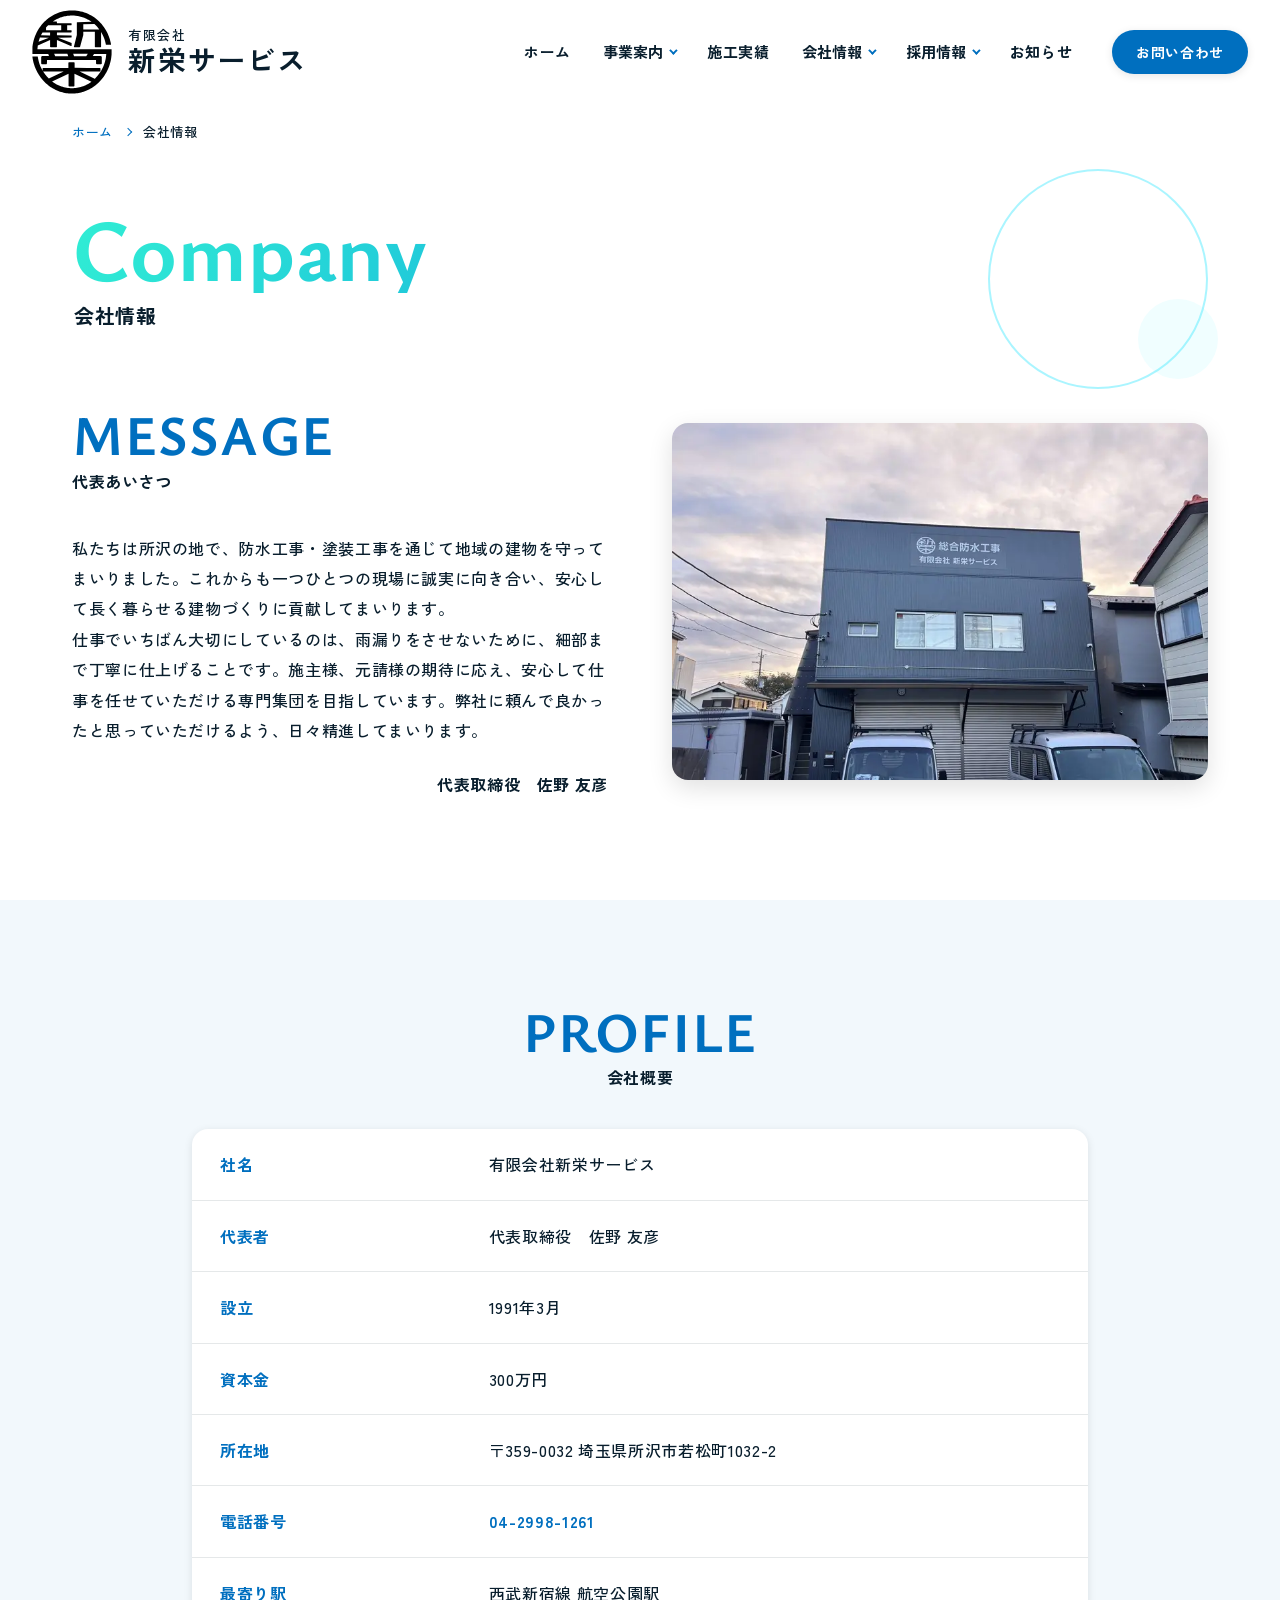
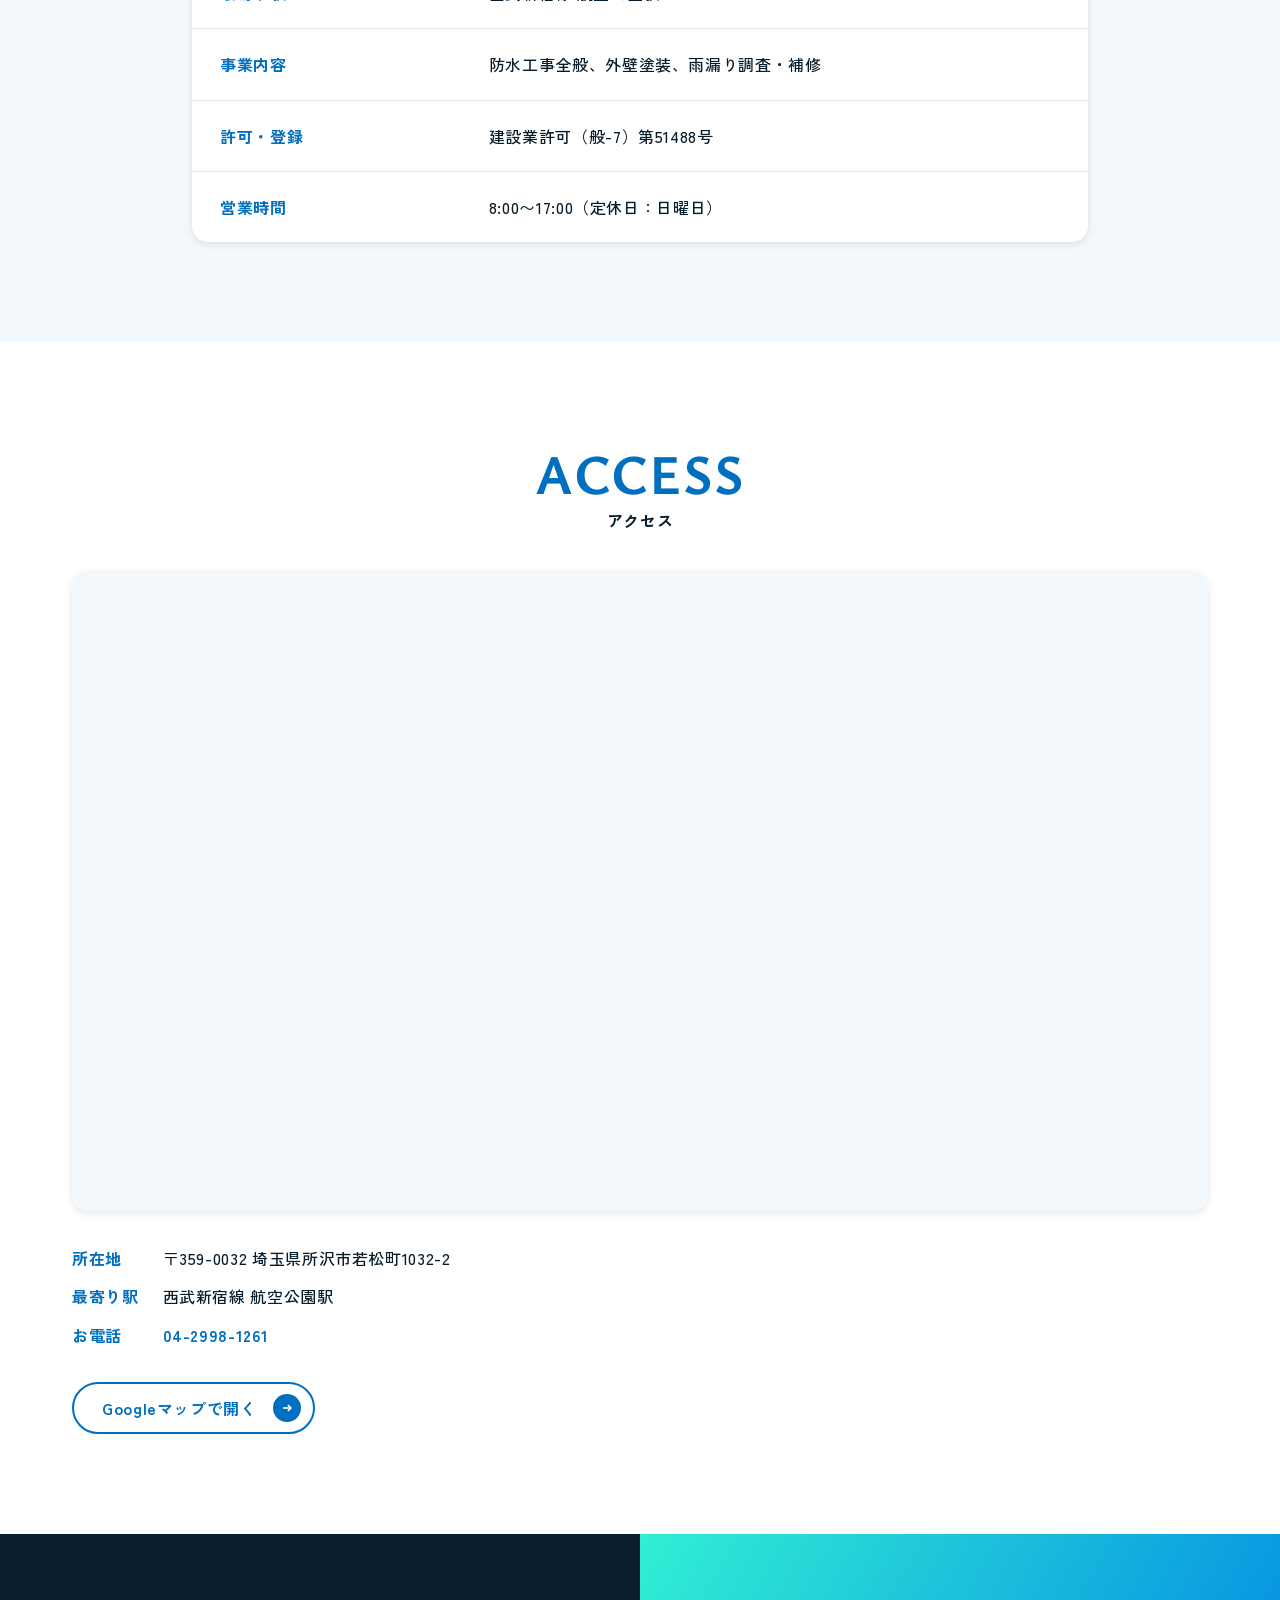
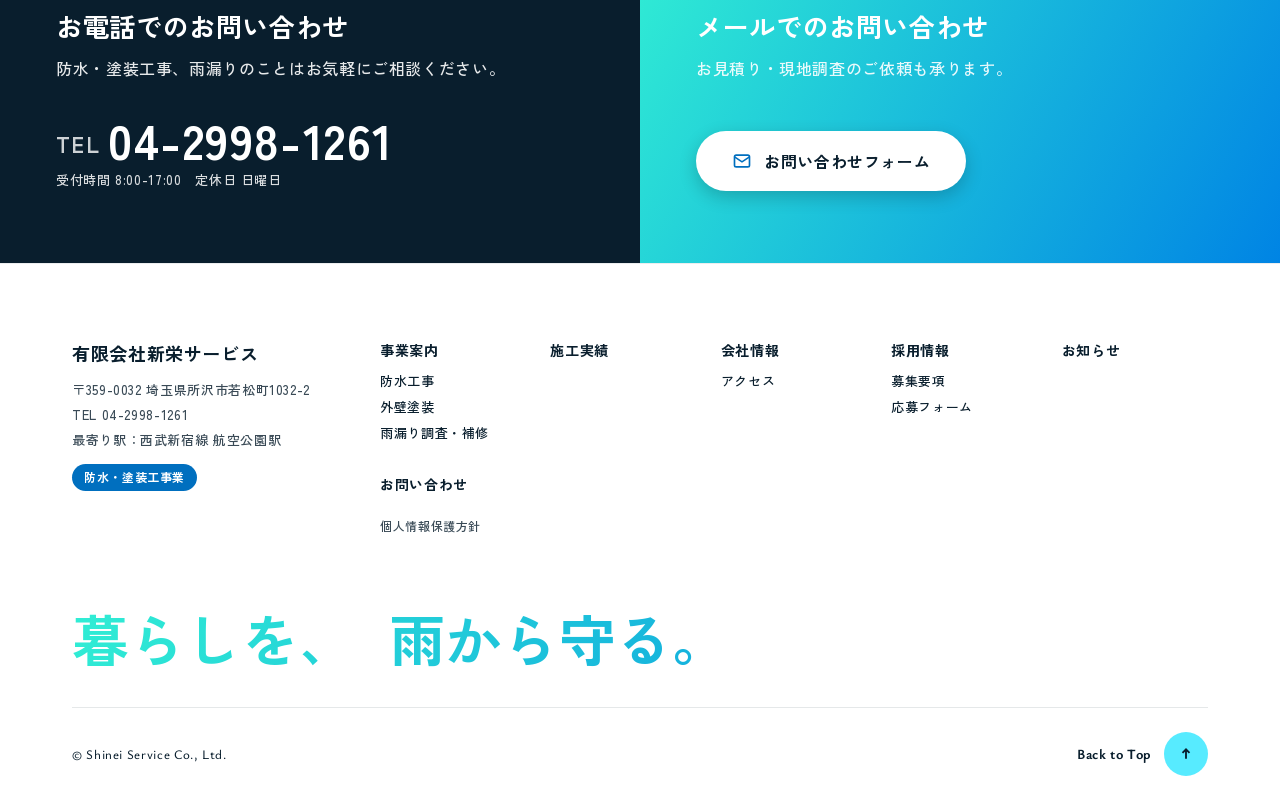
==== commit 5f6cf6a9: "Add files via upload" ====
--- a/company.html
+++ b/company.html
@@ -17,8 +17,10 @@
 <!-- ▼ 計測タグ（Google アナリティクス / タグマネージャー）は公開時にここへ追加 -->
 <link rel="preconnect" href="https://fonts.googleapis.com">
 <link rel="preconnect" href="https://fonts.gstatic.com" crossorigin>
-<link href="https://fonts.googleapis.com/css2?family=Ysabeau:wght@700&family=Zen+Kaku+Gothic+New:wght@500;700&display=swap" rel="stylesheet">
-<link rel="stylesheet" href="assets/css/style.css?v=20261006">
+<link rel="preload" as="style" href="https://fonts.googleapis.com/css2?family=Ysabeau:wght@700&family=Zen+Kaku+Gothic+New:wght@500;700&display=swap">
+<link rel="stylesheet" href="https://fonts.googleapis.com/css2?family=Ysabeau:wght@700&family=Zen+Kaku+Gothic+New:wght@500;700&display=swap" media="print" onload="this.media='all'">
+<noscript><link rel="stylesheet" href="https://fonts.googleapis.com/css2?family=Ysabeau:wght@700&family=Zen+Kaku+Gothic+New:wght@500;700&display=swap"></noscript>
+<link rel="stylesheet" href="assets/css/style.css?v=20261025">
 <!-- ▼ SEO（canonical / 構造化データ） -->
 <link rel="canonical" href="https://shinei1991.jp/company.html">
 <meta property="og:url" content="https://shinei1991.jp/company.html">
@@ -156,7 +158,7 @@
       <p class="p-message__sign">代表取締役　佐野 友彦</p>
     </div>
     <!-- 画像差し替え：assets/img/company/company.jpg -->
-    <figure class="p-message__img"><img src="assets/img/company/company.jpg" alt="有限会社新栄サービスの社屋" class="c-img"></figure>
+    <figure class="p-message__img"><img src="assets/img/company/company.webp" srcset="assets/img/company/company-800.webp 800w, assets/img/company/company.webp 1200w" sizes="(max-width: 768px) 92vw, 50vw" width="1200" height="800" alt="有限会社新栄サービスの社屋" class="c-img" decoding="async" loading="lazy"></figure>
   </div>
 </section>
 
@@ -247,6 +249,6 @@
   </div>
 </footer>
 
-<script src="assets/js/main.js?v=20261006"></script>
+<script src="assets/js/main.js?v=20261025"></script>
 </body>
 </html>
